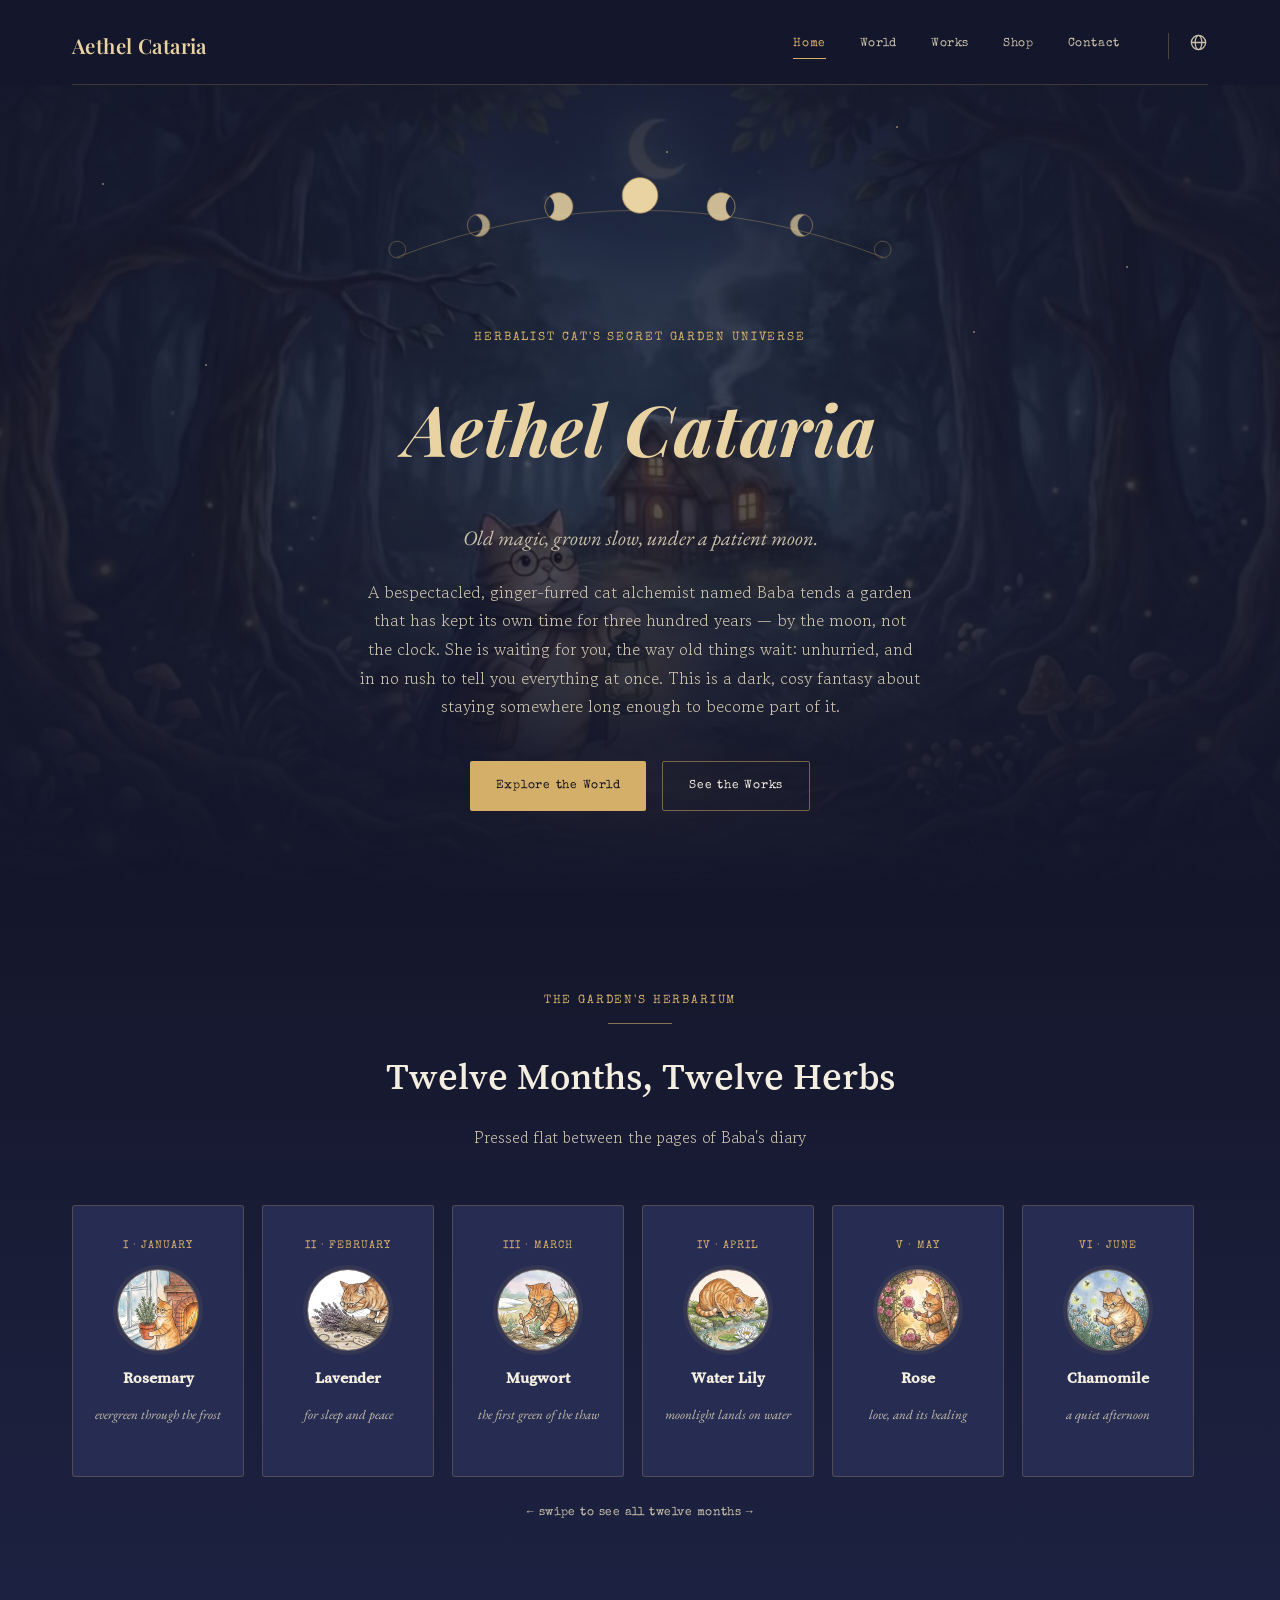
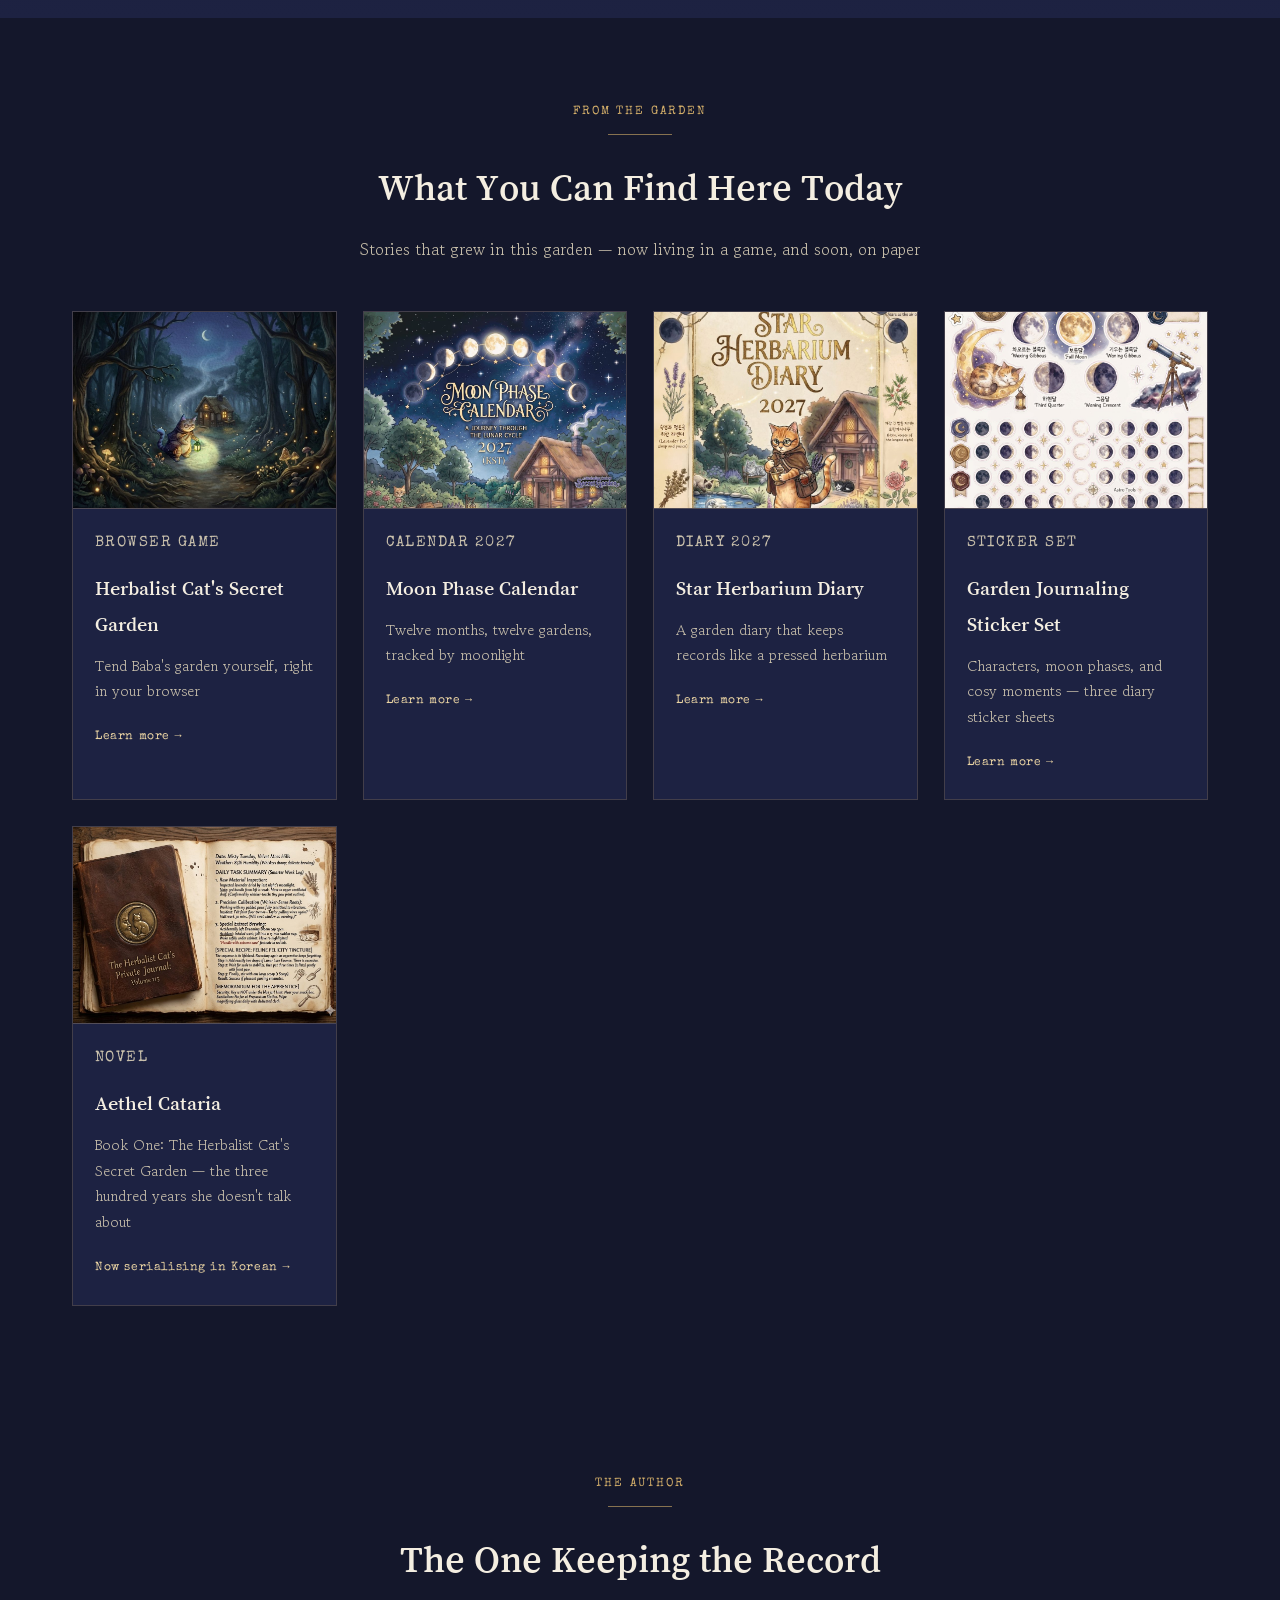
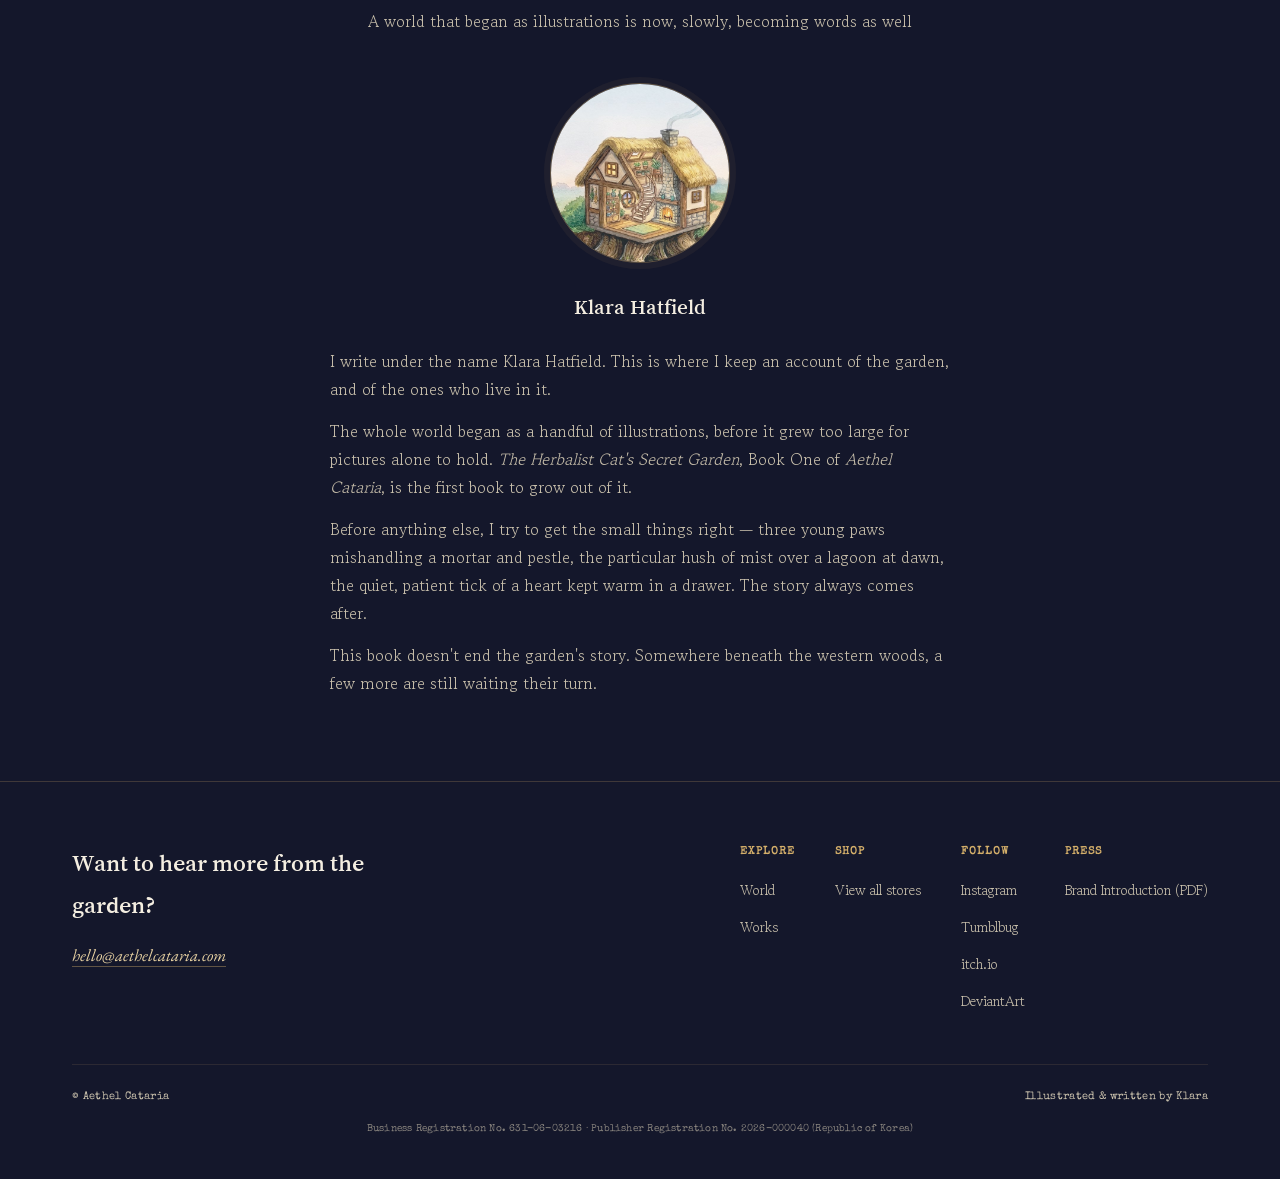
==== en/index.html @ 359cec7d "update" ====
<!doctype html>
<html lang="en">
<head>
<meta charset="UTF-8">
<meta name="viewport" content="width=device-width, initial-scale=1">
<title>Aethel Cataria — A Dark, Cosy Fantasy</title>
<meta name="description" content="Aethel Cataria: a three-hundred-year-old garden, a ginger cat alchemist named Baba, and the debt that finally came looking for her. A dark, cosy fantasy world in games, art, and a novel.">
<link rel="alternate" hreflang="ko" href="https://aethelcataria.com/index.html">
<link rel="alternate" hreflang="en" href="https://aethelcataria.com/en/index.html">
<link rel="alternate" hreflang="ja" href="https://aethelcataria.com/jp/index.html">
<link rel="stylesheet" href="../assets/style.css?v=20261027b">
</head>
<body>

<!-- ============ icon sprite (hidden) ============ -->
<svg width="0" height="0" style="position:absolute" aria-hidden="true">
<defs>

<symbol id="icon-cottage" viewBox="0 0 64 64" fill="none" stroke="currentColor" stroke-width="2" stroke-linejoin="round" stroke-linecap="round">
  <path d="M10 34 L32 13 L54 34"/>
  <rect x="15" y="34" width="34" height="22"/>
  <path d="M27 56 L27 41 Q32 36 37 41 L37 56"/>
</symbol>

<symbol id="icon-moonset" viewBox="0 0 64 64" fill="currentColor" stroke="none">
  <circle cx="20" cy="34" r="10" opacity=".38"/>
  <circle cx="32" cy="27" r="13" opacity=".85"/>
  <circle cx="46" cy="34" r="10" opacity=".38"/>
</symbol>

<symbol id="icon-book" viewBox="0 0 64 64" fill="none" stroke="currentColor" stroke-width="2" stroke-linejoin="round" stroke-linecap="round">
  <path d="M32 18 C24 12 14 14 10 18 L10 46 C14 42 24 40 32 46 C40 40 50 42 54 46 L54 18 C50 14 40 12 32 18 Z"/>
  <line x1="32" y1="18" x2="32" y2="46"/>
</symbol>

<symbol id="icon-quill" viewBox="0 0 64 64" fill="none" stroke="currentColor" stroke-width="2" stroke-linejoin="round" stroke-linecap="round">
  <path d="M46 10 C31 18 20 33 15 52 L22 49 C29 32 39 20 50 14 Z"/>
  <line x1="15" y1="52" x2="9" y2="59"/>
</symbol>

</defs>
</svg>

<header class="site-header">
  <div class="wrap">
    <a href="index.html" class="brand-mark">
      <span class="en">Aethel&nbsp;Cataria</span>
    </a>
    <nav class="site-nav" aria-label="Main menu">
      <a href="index.html" aria-current="page">Home</a>
      <a href="world.html">World</a>
      <a href="works.html">Works</a>
      <a href="shop.html">Shop</a>
      <a href="#contact">Contact</a>
      <details class="lang-switch-wrap">
        <summary aria-label="Language"><svg viewBox="0 0 24 24" fill="none" stroke="currentColor" stroke-width="1.6" stroke-linecap="round" stroke-linejoin="round" aria-hidden="true"><circle cx="12" cy="12" r="9"/><ellipse cx="12" cy="12" rx="4.2" ry="9"/><line x1="3" y1="12" x2="21" y2="12"/></svg></summary>
        <div class="lang-menu">
          <a href="../index.html" lang="ko" hreflang="ko">한국어</a>
          <a href="../jp/index.html" lang="ja" hreflang="ja">日本語</a>
        </div>
      </details>
    </nav>
  </div>
</header>

<main>

  <section class="hero">
    <div class="hero-video" aria-hidden="true" style="position:absolute;inset:0;z-index:0;overflow:hidden;pointer-events:none">
      <video autoplay muted loop playsinline disablepictureinpicture disableremoteplayback preload="metadata" style="width:100%;height:100%;object-fit:cover" poster="../assets/video/hero-forest-poster.jpg">
        <source src="../assets/video/hero-forest-sm.mp4" type="video/mp4" media="(max-width: 700px)">
        <source src="../assets/video/hero-forest-sm.webm" type="video/webm" media="(max-width: 700px)">
        <source src="../assets/video/hero-forest.mp4" type="video/mp4">
        <source src="../assets/video/hero-forest.webm" type="video/webm">
      </video>
    </div>
    <div class="stars" aria-hidden="true">
      <span style="top:12%;left:8%"></span>
      <span style="top:22%;left:88%"></span>
      <span style="top:8%;left:52%"></span>
      <span style="top:34%;left:16%"></span>
      <span style="top:30%;left:76%"></span>
      <span style="top:5%;left:70%"></span>
    </div>

    <svg class="moon-arc" viewBox="0 0 600 130" aria-hidden="true">
      <path d="M40,90 Q300,-10 560,90" fill="none" stroke="#D4AF6A" stroke-width="1" opacity=".35"/>
      <g opacity=".45"><mask id="mm0"><circle cx="40" cy="82" r="9" fill="#fff"/><circle cx="40" cy="82" r="9" fill="#000"/></mask>
        <circle cx="40" cy="82" r="9" fill="#E9D3A3" mask="url(#mm0)"/><circle cx="40" cy="82" r="9" fill="none" stroke="#D4AF6A" stroke-width="1" opacity=".8"/></g>
      <g opacity=".68"><mask id="mm1"><circle cx="127" cy="56" r="12" fill="#fff"/><circle cx="119" cy="56" r="12" fill="#000"/></mask>
        <circle cx="127" cy="56" r="12" fill="#E9D3A3" mask="url(#mm1)"/><circle cx="127" cy="56" r="12" fill="none" stroke="#D4AF6A" stroke-width="1" opacity=".8"/></g>
      <g opacity=".86"><mask id="mm2"><circle cx="213" cy="36" r="15" fill="#fff"/><circle cx="193" cy="36" r="15" fill="#000"/></mask>
        <circle cx="213" cy="36" r="15" fill="#E9D3A3" mask="url(#mm2)"/><circle cx="213" cy="36" r="15" fill="none" stroke="#D4AF6A" stroke-width="1" opacity=".8"/></g>
      <g opacity="1"><mask id="mm3"><circle cx="300" cy="24" r="19" fill="#fff"/><circle cx="262" cy="24" r="19" fill="#000"/></mask>
        <circle cx="300" cy="24" r="19" fill="#E9D3A3" mask="url(#mm3)"/><circle cx="300" cy="24" r="19" fill="none" stroke="#D4AF6A" stroke-width="1" opacity=".8"/></g>
      <g opacity=".86"><mask id="mm4"><circle cx="387" cy="36" r="15" fill="#fff"/><circle cx="407" cy="36" r="15" fill="#000"/></mask>
        <circle cx="387" cy="36" r="15" fill="#E9D3A3" mask="url(#mm4)"/><circle cx="387" cy="36" r="15" fill="none" stroke="#D4AF6A" stroke-width="1" opacity=".8"/></g>
      <g opacity=".68"><mask id="mm5"><circle cx="473" cy="56" r="12" fill="#fff"/><circle cx="481" cy="56" r="12" fill="#000"/></mask>
        <circle cx="473" cy="56" r="12" fill="#E9D3A3" mask="url(#mm5)"/><circle cx="473" cy="56" r="12" fill="none" stroke="#D4AF6A" stroke-width="1" opacity=".8"/></g>
      <g opacity=".45"><mask id="mm6"><circle cx="560" cy="82" r="9" fill="#fff"/><circle cx="560" cy="82" r="9" fill="#000"/></mask>
        <circle cx="560" cy="82" r="9" fill="#E9D3A3" mask="url(#mm6)"/><circle cx="560" cy="82" r="9" fill="none" stroke="#D4AF6A" stroke-width="1" opacity=".8"/></g>
    </svg>

    <p class="hero-eyebrow">Herbalist Cat's Secret Garden Universe</p>
    <h1>Aethel&nbsp;Cataria</h1>
    <p class="tagline">Old magic, grown slow, under a patient moon.</p>
    <p class="lede">A bespectacled, ginger-furred cat alchemist named Baba tends a garden that has kept its own time for three hundred years — by the moon, not the clock. She is waiting for you, the way old things wait: unhurried, and in no rush to tell you everything at once. This is a dark, cosy fantasy about staying somewhere long enough to become part of it.</p>
    <div class="hero-actions">
      <a class="btn btn-gold" href="world.html">Explore the World</a>
      <a class="btn btn-outline" href="works.html">See the Works</a>
    </div>
  </section>

  <section class="section herbarium">
    <div class="section-head">
      <p class="eyebrow">The Garden's Herbarium</p>
      <div class="rule"></div>
      <h2>Twelve Months, Twelve Herbs</h2>
      <p>Pressed flat between the pages of Baba's diary</p>
    </div>

    <div class="rail" role="list" aria-label="Twelve months of herbs">
      <article class="specimen" role="listitem">
        <p class="month">I · JANUARY</p>
        <span class="icon"><img src="../assets/images/herbs/herb-01-rosemary.jpg" alt="Rosemary, with Baba"></span>
        <h3 class="name">Rosemary</h3>
        <p class="caption">evergreen through the frost</p>
      </article>
      <article class="specimen" role="listitem">
        <p class="month">II · FEBRUARY</p>
        <span class="icon"><img src="../assets/images/herbs/herb-02-lavender.jpg" alt="Lavender, with Baba"></span>
        <h3 class="name">Lavender</h3>
        <p class="caption">for sleep and peace</p>
      </article>
      <article class="specimen" role="listitem">
        <p class="month">III · MARCH</p>
        <span class="icon"><img src="../assets/images/herbs/herb-03-mugwort.jpg" alt="Mugwort, with Baba"></span>
        <h3 class="name">Mugwort</h3>
        <p class="caption">the first green of the thaw</p>
      </article>
      <article class="specimen" role="listitem">
        <p class="month">IV · APRIL</p>
        <span class="icon"><img src="../assets/images/herbs/herb-04-waterlily.jpg" alt="Water lily, with Baba"></span>
        <h3 class="name">Water Lily</h3>
        <p class="caption">moonlight lands on water</p>
      </article>
      <article class="specimen" role="listitem">
        <p class="month">V · MAY</p>
        <span class="icon"><img src="../assets/images/herbs/herb-05-rose.jpg" alt="Rose, with Baba"></span>
        <h3 class="name">Rose</h3>
        <p class="caption">love, and its healing</p>
      </article>
      <article class="specimen" role="listitem">
        <p class="month">VI · JUNE</p>
        <span class="icon"><img src="../assets/images/herbs/herb-06-chamomile.jpg" alt="Chamomile, with Baba"></span>
        <h3 class="name">Chamomile</h3>
        <p class="caption">a quiet afternoon</p>
      </article>
      <article class="specimen" role="listitem">
        <p class="month">VII · JULY</p>
        <span class="icon"><img src="../assets/images/herbs/herb-07-thyme.jpg" alt="Thyme, with Baba"></span>
        <h3 class="name">Thyme</h3>
        <p class="caption">courage, close to the ground</p>
      </article>
      <article class="specimen" role="listitem">
        <p class="month">VIII · AUGUST</p>
        <span class="icon"><img src="../assets/images/herbs/herb-08-basil.jpg" alt="Basil, with Baba"></span>
        <h3 class="name">Basil</h3>
        <p class="caption">the height of the garden</p>
      </article>
      <article class="specimen" role="listitem">
        <p class="month">IX · SEPTEMBER</p>
        <span class="icon"><img src="../assets/images/herbs/herb-09-comfrey.jpg" alt="Comfrey, with Baba"></span>
        <h3 class="name">Comfrey</h3>
        <p class="caption">mending, slowly</p>
      </article>
      <article class="specimen" role="listitem">
        <p class="month">X · OCTOBER</p>
        <span class="icon"><img src="../assets/images/herbs/herb-10-lemonbalm.jpg" alt="Lemon balm, with Baba"></span>
        <h3 class="name">Lemon Balm</h3>
        <p class="caption">its scent clears as the air cools</p>
      </article>
      <article class="specimen" role="listitem">
        <p class="month">XI · NOVEMBER</p>
        <span class="icon"><img src="../assets/images/herbs/herb-11-sage.jpg" alt="Sage, with Baba"></span>
        <h3 class="name">Sage</h3>
        <p class="caption">wisdom, and old protection</p>
      </article>
      <article class="specimen" role="listitem">
        <p class="month">XII · DECEMBER</p>
        <span class="icon"><img src="../assets/images/herbs/herb-12-holly.jpg" alt="Holly, with Baba"></span>
        <h3 class="name">Holly</h3>
        <p class="caption">keeper of the longest night</p>
      </article>
    </div>
    <p class="rail-note">← swipe to see all twelve months →</p>
  </section>

  <section class="section" id="works-preview">
    <div class="section-head">
      <p class="eyebrow">From the Garden</p>
      <div class="rule"></div>
      <h2>What You Can Find Here Today</h2>
      <p>Stories that grew in this garden — now living in a game, and soon, on paper</p>
    </div>

    <div class="works-grid">
      <a class="work-card" href="works.html#game">
        <div class="work-frame"><img src="../assets/images/work-game.jpg" alt="Herbalist Cat's Secret Garden game illustration"></div>
        <div class="work-body">
          <p class="work-kicker">Browser Game</p>
          <h3>Herbalist Cat's Secret Garden</h3>
          <p>Tend Baba's garden yourself, right in your browser</p>
          <span class="work-link">Learn more →</span>
        </div>
      </a>
      <a class="work-card" href="works.html#calendar">
        <div class="work-frame"><img src="../assets/images/work-calendar.jpg" alt="Moon Phase Calendar 2027 cover"></div>
        <div class="work-body">
          <p class="work-kicker">Calendar 2027</p>
          <h3>Moon Phase Calendar</h3>
          <p>Twelve months, twelve gardens, tracked by moonlight</p>
          <span class="work-link">Learn more →</span>
        </div>
      </a>
      <a class="work-card" href="works.html#diary">
        <div class="work-frame"><img src="../assets/images/work-diary.jpg" alt="Star Herbarium Diary 2027 cover"></div>
        <div class="work-body">
          <p class="work-kicker">Diary 2027</p>
          <h3>Star Herbarium Diary</h3>
          <p>A garden diary that keeps records like a pressed herbarium</p>
          <span class="work-link">Learn more →</span>
        </div>
      </a>
      <a class="work-card" href="works.html#stickers">
        <div class="work-frame"><img src="../assets/images/work-sticker.jpg" alt="Garden Journaling Sticker Set"></div>
        <div class="work-body">
          <p class="work-kicker">Sticker Set</p>
          <h3>Garden Journaling Sticker Set</h3>
          <p>Characters, moon phases, and cosy moments — three diary sticker sheets</p>
          <span class="work-link">Learn more →</span>
        </div>
      </a>
      <a class="work-card" href="works.html#novella">
        <div class="work-frame"><img src="../assets/images/work-novella.jpg" alt="Illustration for Baba's novel"></div>
        <div class="work-body">
          <p class="work-kicker">Novel</p>
          <h3>Aethel Cataria</h3>
          <p>Book One: The Herbalist Cat's Secret Garden — the three hundred years she doesn't talk about</p>
          <span class="work-link">Now serialising in Korean →</span>
        </div>
      </a>
    </div>
  </section>

  <section class="section" id="author">
    <div class="section-head">
      <p class="eyebrow">The Author</p>
      <div class="rule"></div>
      <h2>The One Keeping the Record</h2>
      <p>A world that began as illustrations is now, slowly, becoming words as well</p>
    </div>

    <div class="author">
      <img class="author-art" width="180" height="180" style="width:180px;height:180px;border-radius:50%;object-fit:cover" src="../assets/images/author-cottage.jpg" alt="The cottage from the cover, painted by the author" loading="lazy">
      <h3>Klara Hatfield</h3>
      <p>I write under the name Klara Hatfield. This is where I keep an account of the garden, and of the ones who live in it.</p>
      <p>The whole world began as a handful of illustrations, before it grew too large for pictures alone to hold. <em>The Herbalist Cat's Secret Garden</em>, Book One of <em>Aethel Cataria</em>, is the first book to grow out of it.</p>
      <p>Before anything else, I try to get the small things right — three young paws mishandling a mortar and pestle, the particular hush of mist over a lagoon at dawn, the quiet, patient tick of a heart kept warm in a drawer. The story always comes after.</p>
      <p>This book doesn't end the garden's story. Somewhere beneath the western woods, a few more are still waiting their turn.</p>
    </div>
  </section>

</main>

<footer class="site-footer" id="contact">
  <div class="footer-inner">
    <div class="footer-cta">
      <h2>Want to hear more from the garden?</h2>
      <a class="mail" href="mailto:hello@aethelcataria.com">hello@aethelcataria.com</a>
    </div>
    <div class="footer-links">
      <div class="footer-col">
        <h5>Explore</h5>
        <ul>
          <li><a href="world.html">World</a></li>
          <li><a href="works.html">Works</a></li>
        </ul>
      </div>
      <div class="footer-col">
        <h5>Shop</h5>
        <ul>
          <li><a href="shop.html">View all stores</a></li>
        </ul>
      </div>
      <div class="footer-col">
        <h5>Follow</h5>
        <ul>
          <li><a href="https://www.instagram.com/aethel.cataria/" target="_blank" rel="noopener">Instagram</a></li>
          <li><a href="https://tumblbug.com/u/herbalist-cat-garden" target="_blank" rel="noopener">Tumblbug</a></li>
          <li><a href="https://klarahatfield.itch.io/" target="_blank" rel="noopener">itch.io</a></li>
          <li><a href="https://www.deviantart.com/klarahatfield/" target="_blank" rel="noopener">DeviantArt</a></li>
        </ul>
      </div>
      <div class="footer-col">
        <h5>Press</h5>
        <ul>
          <li><a href="../assets/docs/aethelcataria-brand-intro.pdf" target="_blank" rel="noopener">Brand Introduction (PDF)</a></li>
        </ul>
      </div>
    </div>
  </div>
  <div class="footer-base">
    <span>© Aethel Cataria</span>
    <span>Illustrated &amp; written by Klara</span>
  </div>
  <div class="footer-legal">Business Registration No. 631-06-03216 · Publisher Registration No. 2026-000040 (Republic of Korea)</div>
</footer>

<script data-goatcounter="https://aethelcataria.goatcounter.com/count"
        async src="//gc.zgo.at/count.js"></script>

</body>
</html>
---- assets/style.css ----
@import url('https://fonts.googleapis.com/css2?family=Playfair+Display:ital,wght@0,500;0,600;0,700;1,500&family=Song+Myung&family=Gowun+Batang:wght@400;700&family=EB+Garamond:ital,wght@0,400;0,500;1,400&family=Special+Elite&family=Shippori+Mincho:wght@400;500;600;700&display=swap');

:root{
  --night: #14172B;
  --night-2: #1D2242;
  --night-3: #262C52;
  --gold: #D4AF6A;
  --gold-soft: #E9D3A3;
  --parchment: #F4EEE1;
  --parchment-dim: #C9C0AC;
  --plum: #6B5B95;
  --plum-deep: #4A3B6B;
  --sage: #8AA07E;
  --ink: #14121C;

  --font-display-en: 'Playfair Display', 'Noto Serif KR', serif;
  --font-display-kr: 'Song Myung', 'Playfair Display', serif;
  --font-body-kr: 'Gowun Batang', 'Noto Serif KR', serif;
  --font-body-en: 'EB Garamond', Georgia, serif;
  --font-mono: 'Special Elite', 'Courier New', monospace;

  /* Japanese pairing — antique mincho serif, matches the herbarium/gothic mood
     of Song Myung + Gowun Batang. Applied automatically on any <html lang="ja">
     page via the override below, so jp/ pages can reuse .kr-title, .name,
     .author h3, etc. as-is without new classes. */
  --font-display-jp: 'Shippori Mincho', 'Song Myung', serif;
  --font-body-jp: 'Shippori Mincho', 'Gowun Batang', serif;

  --max: 1180px;
  --edge: clamp(20px, 6vw, 72px);
}

html[lang="ja"]{
  --font-display-kr: var(--font-display-jp);
  --font-body-kr: var(--font-body-jp);
}

*, *::before, *::after{ box-sizing: border-box; }
html{ scroll-behavior: smooth; }
@media (prefers-reduced-motion: reduce){
  html{ scroll-behavior: auto; }
  *, *::before, *::after{ animation-duration: 0.001ms !important; animation-iteration-count: 1 !important; transition-duration: 0.001ms !important; }
}

body{
  margin: 0;
  background: var(--night);
  color: var(--parchment);
  font-family: var(--font-body-kr);
  line-height: 1.75;
  -webkit-font-smoothing: antialiased;
}

img, svg{ display: block; max-width: 100%; }

a{ color: inherit; }
a:focus-visible, button:focus-visible{
  outline: 2px solid var(--gold);
  outline-offset: 3px;
}

.wrap{
  max-width: var(--max);
  margin: 0 auto;
  padding-left: var(--edge);
  padding-right: var(--edge);
}

/* ---------- starfield backdrop ---------- */
.stars{
  position: absolute;
  inset: 0;
  overflow: hidden;
  pointer-events: none;
}
.stars span{
  position: absolute;
  width: 2px; height: 2px;
  background: var(--gold-soft);
  border-radius: 50%;
  opacity: .55;
}

/* ---------- header / nav ---------- */
.site-header{
  position: relative;
  z-index: 20;
  padding: 28px var(--edge) 0;
}
.site-header .wrap{
  padding-left:0; padding-right:0;
  display: flex;
  align-items: center;
  justify-content: space-between;
  gap: 20px;
  border-bottom: 1px solid rgba(212,175,106,.22);
  padding-bottom: 20px;
}
.brand-mark{
  display: flex;
  align-items: baseline;
  gap: 10px;
  text-decoration: none;
}
.brand-mark .en{
  font-family: var(--font-display-en);
  font-weight: 600;
  font-size: 1.28rem;
  letter-spacing: .02em;
  color: var(--gold-soft);
}
.brand-mark .kr{
  font-family: var(--font-display-kr);
  font-size: .92rem;
  color: var(--parchment-dim);
}
.site-nav{
  display: flex;
  font-family: var(--font-mono);
  font-size: .78rem;
  letter-spacing: .05em;
}
.site-nav a{
  text-decoration: none;
  color: var(--parchment-dim);
  padding-bottom: 3px;
  margin-right: clamp(14px, 3vw, 34px);
  border-bottom: 1px solid transparent;
  transition: color .2s ease, border-color .2s ease;
}
.site-nav a:last-child{ margin-right: 0; }
.site-nav a:hover, .site-nav a[aria-current="page"]{
  color: var(--gold);
  border-color: var(--gold);
}
.site-nav a.lang-switch{
  margin-left: clamp(4px, 1.5vw, 14px);
  padding-left: clamp(14px, 3vw, 20px);
  border-left: 1px solid rgba(212,175,106,.3);
  border-bottom: 1px solid transparent;
  opacity: .8;
}
.site-nav a.lang-switch:hover{ opacity: 1; }
.site-nav a.lang-switch + a.lang-switch{
  border-left: none;
  padding-left: 0;
  margin-left: 10px;
}

/* language dropdown (icon + <details>/<summary>, no JS needed) */
.lang-switch-wrap{
  display: flex;
  align-items: center;
  position: relative;
  margin-left: clamp(4px, 1.5vw, 14px);
  padding-left: clamp(14px, 3vw, 20px);
  border-left: 1px solid rgba(212,175,106,.3);
}
.lang-switch-wrap summary{
  display: flex;
  align-items: center;
  width: 19px;
  height: 19px;
  color: var(--parchment-dim);
  cursor: pointer;
  list-style: none;
  transition: color .2s ease;
}
.lang-switch-wrap summary::-webkit-details-marker{ display: none; }
.lang-switch-wrap summary svg{ width: 100%; height: 100%; display: block; }
.lang-switch-wrap:hover summary,
.lang-switch-wrap[open] summary{ color: var(--gold); }
.lang-menu{
  position: absolute;
  top: calc(100% + 12px);
  right: 0;
  display: flex;
  flex-direction: column;
  min-width: 108px;
  padding: 6px;
  background: var(--night-2);
  border: 1px solid rgba(212,175,106,.28);
  border-radius: 8px;
  box-shadow: 0 14px 30px rgba(0,0,0,.4);
  z-index: 30;
}
.lang-menu a{
  padding: 8px 10px;
  border-radius: 5px;
  font-family: var(--font-mono);
  font-size: .76rem;
  letter-spacing: .05em;
  color: var(--parchment-dim);
  text-decoration: none;
  white-space: nowrap;
  border: none;
  margin: 0;
}
.lang-menu a:hover{
  color: var(--gold);
  background: rgba(212,175,106,.12);
  border: none;
}

/* ---------- hero ---------- */
.hero{
  position: relative;
  padding: 88px var(--edge) 96px;
  text-align: center;
  overflow: hidden;
}
/* hero background video (prologue forest) */
.hero-video{
  position: absolute;
  inset: 0;
  z-index: 0;
  overflow: hidden;
  pointer-events: none;
}
.hero-video video{
  width: 100%;
  height: 100%;
  object-fit: cover;
  opacity: .5;
}
.hero-video::after{
  content: "";
  position: absolute;
  inset: 0;
  background:
    radial-gradient(ellipse at 50% 45%, rgba(20,23,43,.25) 0%, rgba(20,23,43,.7) 75%),
    linear-gradient(180deg, rgba(20,23,43,.35) 0%, rgba(20,23,43,.15) 50%, var(--night) 100%);
}
.hero .stars{ z-index: 1; }
.hero > :not(.hero-video):not(.stars){ position: relative; z-index: 2; }
@media (prefers-reduced-motion: reduce){
  .hero-video video{ display: none; }
  .hero-video{ background: url("video/hero-forest-poster.jpg") center / cover no-repeat; opacity: .5; }
}
.moon-arc{
  width: min(560px, 84vw);
  margin: 0 auto 34px;
}
.hero-eyebrow{
  font-family: var(--font-mono);
  font-size: .74rem;
  letter-spacing: .16em;
  color: var(--gold);
  text-transform: uppercase;
  margin: 0 0 18px;
}
.hero h1{
  margin: 0;
  font-family: var(--font-display-en);
  font-weight: 700;
  font-style: italic;
  color: var(--gold-soft);
  font-size: clamp(2.6rem, 6vw, 4.4rem);
  letter-spacing: .01em;
}
.hero .kr-title{
  margin: 10px 0 0;
  font-family: var(--font-display-kr);
  font-size: clamp(1.2rem, 2.6vw, 1.7rem);
  color: var(--parchment);
}
.hero .tagline{
  max-width: 620px;
  margin: 30px auto 0;
  font-family: var(--font-body-en);
  font-style: italic;
  font-size: clamp(1.05rem, 1.6vw, 1.28rem);
  color: var(--parchment-dim);
}
.hero .lede{
  max-width: 560px;
  margin: 22px auto 0;
  font-size: 1.02rem;
  color: var(--parchment-dim);
}
.hero-actions{
  margin-top: 40px;
  display: flex;
  gap: 16px;
  justify-content: center;
  flex-wrap: wrap;
}

/* ---------- buttons ---------- */
.btn{
  display: inline-flex;
  align-items: center;
  gap: 8px;
  padding: 13px 26px;
  font-family: var(--font-mono);
  font-size: .78rem;
  letter-spacing: .06em;
  text-decoration: none;
  border-radius: 2px;
  transition: transform .18s ease, background .2s ease, color .2s ease, border-color .2s ease;
}
.btn-gold{
  background: var(--gold);
  color: var(--ink);
}
.btn-gold:hover{ background: var(--gold-soft); transform: translateY(-1px); }
.btn-outline{
  border: 1px solid rgba(212,175,106,.5);
  color: var(--parchment);
}
.btn-outline:hover{ border-color: var(--gold); color: var(--gold); transform: translateY(-1px); }

/* ---------- section scaffolding ---------- */
.section{
  position: relative;
  padding: 84px var(--edge);
}
.section-head{
  max-width: 640px;
  margin: 0 auto 48px;
  text-align: center;
}
.section-head .eyebrow{
  font-family: var(--font-mono);
  font-size: .72rem;
  letter-spacing: .16em;
  text-transform: uppercase;
  color: var(--gold);
  margin: 0 0 12px;
}
.section-head h2{
  font-family: var(--font-display-kr);
  font-weight: 400;
  font-size: clamp(1.7rem, 3.4vw, 2.35rem);
  color: var(--parchment);
  margin: 0 0 14px;
}
.section-head p{
  color: var(--parchment-dim);
  margin: 0;
}
.rule{
  width: 64px;
  height: 1px;
  background: var(--gold);
  margin: 0 auto 20px;
  opacity: .6;
}

/* ---------- herbarium rail (signature element) ---------- */
.herbarium{
  background: linear-gradient(180deg, var(--night) 0%, var(--night-2) 100%);
}
.rail{
  display: flex;
  gap: 18px;
  overflow-x: auto;
  padding: 6px 4px 22px;
  scroll-snap-type: x proximity;
  scrollbar-width: thin;
  scrollbar-color: var(--gold) transparent;
}
.rail::-webkit-scrollbar{ height: 6px; }
.rail::-webkit-scrollbar-thumb{ background: rgba(212,175,106,.4); border-radius: 3px; }

.specimen{
  scroll-snap-align: start;
  flex: 0 0 172px;
  background: var(--night-3);
  border: 1px solid rgba(212,175,106,.24);
  border-radius: 3px;
  padding: 20px 16px 18px;
  text-align: center;
  transition: border-color .2s ease, transform .2s ease;
}
.specimen:hover{ border-color: var(--gold); transform: translateY(-3px); }
.specimen .month{
  font-family: var(--font-mono);
  font-size: .66rem;
  letter-spacing: .1em;
  color: var(--gold);
}
.specimen .icon{
  display: flex;
  align-items: center;
  justify-content: center;
  width: 82px; height: 82px;
  margin: 14px auto 12px;
  color: var(--gold-soft);
  border-radius: 50%;
  overflow: hidden;
  border: 1px solid rgba(212,175,106,.45);
  box-shadow: 0 0 0 4px rgba(212,175,106,.08);
}
.specimen .icon svg{ width: 100%; height: 100%; }
.specimen .icon img{
  width: 100%; height: 100%;
  object-fit: cover;
  display: block;
}
.specimen .name{
  font-family: var(--font-display-kr);
  font-size: 1.02rem;
  color: var(--parchment);
  margin: 0 0 6px;
}
.specimen .caption{
  font-family: var(--font-body-en);
  font-style: italic;
  font-size: .82rem;
  color: var(--parchment-dim);
  line-height: 1.5;
}
.rail-note{
  text-align: center;
  font-family: var(--font-mono);
  font-size: .72rem;
  color: var(--parchment-dim);
  letter-spacing: .04em;
  margin-top: 4px;
}

/* ---------- works grid ---------- */
.works-grid{
  display: grid;
  grid-template-columns: repeat(auto-fit, minmax(250px, 1fr));
  gap: 26px;
}
.work-card{
  background: var(--night-2);
  border: 1px solid rgba(212,175,106,.2);
  display: flex;
  flex-direction: column;
  text-decoration: none;
  color: inherit;
  transition: border-color .2s ease, transform .2s ease;
}
.work-card:hover{ border-color: var(--gold); transform: translateY(-4px); }
.work-frame{
  aspect-ratio: 4/3;
  position: relative;
  display: flex;
  align-items: center;
  justify-content: center;
  overflow: hidden;
  background:
    radial-gradient(circle at 30% 20%, rgba(212,175,106,.14), transparent 55%),
    var(--night-3);
  border-bottom: 1px solid rgba(212,175,106,.2);
}
.work-frame svg{ width: 46%; opacity: .85; }
.work-frame img{
  width: 100%;
  height: 100%;
  object-fit: cover;
  transition: transform .3s ease;
}
.work-card:hover .work-frame img{ transform: scale(1.04); }
.work-badge{
  position: absolute;
  top: 12px; right: 12px;
  font-family: var(--font-mono);
  font-size: .64rem;
  letter-spacing: .08em;
  color: var(--gold);
  border: 1px solid rgba(212,175,106,.5);
  padding: 3px 8px;
  border-radius: 2px;
  text-transform: uppercase;
}
.work-body{ padding: 22px 22px 26px; }
.work-kicker{
  font-family: var(--font-mono);
  font-size: .68rem;
  letter-spacing: .1em;
  color: var(--gold);
  text-transform: uppercase;
  margin: 0 0 8px;
}
.work-body h3{
  font-family: var(--font-display-kr);
  font-weight: 400;
  font-size: 1.28rem;
  margin: 0 0 10px;
  color: var(--parchment);
}
.work-body p{
  font-size: .92rem;
  color: var(--parchment-dim);
  margin: 0 0 14px;
}
.work-link{
  font-family: var(--font-mono);
  font-size: .74rem;
  letter-spacing: .05em;
  color: var(--gold-soft);
}

/* ---------- prose sections (world page) ---------- */
.lore{
  display: grid;
  grid-template-columns: 1fr;
  gap: 60px;
  max-width: 760px;
  margin: 0 auto;
}
.lore-entry{
  display: grid;
  grid-template-columns: 96px 1fr;
  gap: 26px;
}
.lore-num{
  font-family: var(--font-mono);
  font-size: .72rem;
  color: var(--gold);
  letter-spacing: .1em;
  padding-top: 6px;
}
.lore-entry h3{
  font-family: var(--font-display-kr);
  font-weight: 400;
  font-size: 1.5rem;
  color: var(--parchment);
  margin: 0 0 12px;
}
.lore-entry p{
  color: var(--parchment-dim);
  margin: 0 0 14px;
}
.lore-entry p:last-child{ margin-bottom: 0; }
.lore-entry .lore-en{
  font-family: var(--font-body-en);
  font-style: italic;
  color: var(--parchment-dim);
  opacity: .8;
  font-size: .92rem;
}
.lore-entry > div{ min-width: 0; }
@media (max-width: 560px){
  .lore-entry{ grid-template-columns: 1fr; gap: 8px; }
}

/* ---------- author bio (home page) ---------- */
.author{
  max-width: 620px;
  margin: 0 auto;
  text-align: center;
}
.author-icon{
  display: block;
  width: 44px; height: 44px;
  margin: 0 auto 20px;
  color: var(--sage);
}
.author-art{
  display: block;
  width: 180px; height: 180px;
  margin: 0 auto 26px;
  border-radius: 50%;
  object-fit: cover;
  border: 1px solid rgba(212,175,106,.4);
  box-shadow: 0 0 0 6px rgba(212,175,106,.06);
}
.author-icon svg,
.apprentice .glyph svg{ display: block; width: 100%; height: 100%; }
.author h3{
  font-family: var(--font-display-kr);
  font-weight: 400;
  font-size: 1.3rem;
  color: var(--parchment);
  margin: 0 0 22px;
}
.author p{
  color: var(--parchment-dim);
  text-align: left;
  margin: 0 0 14px;
}
.author p:last-of-type{ margin-bottom: 0; }
.author .author-en{
  display: block;
  margin-top: 22px;
  font-family: var(--font-body-en);
  font-style: italic;
  color: var(--parchment-dim);
  opacity: .8;
  font-size: .92rem;
  text-align: center;
}

.apprentices{
  display: grid;
  grid-template-columns: repeat(auto-fit, minmax(150px, 1fr));
  gap: 20px;
  max-width: 760px;
  margin: 0 auto;
}
.apprentice{
  text-align: center;
  padding: 22px 14px;
  border: 1px solid rgba(212,175,106,.18);
}
.apprentice .portrait{
  display: block;
  width: 120px; height: 120px;
  margin: 0 auto 14px;
  border-radius: 50%;
  object-fit: cover;
  border: 1px solid rgba(212,175,106,.35);
}
.lore-portrait{
  display: block;
  width: 150px; height: 150px;
  margin: 0 0 18px;
  border-radius: 50%;
  object-fit: cover;
  border: 1px solid rgba(212,175,106,.35);
}
.apprentice .glyph{
  width: 34px; height: 34px;
  margin: 0 auto 12px;
  color: var(--sage);
}
.apprentice h4{
  font-family: var(--font-display-kr);
  font-weight: 400;
  font-size: 1.05rem;
  margin: 0 0 6px;
  color: var(--parchment);
}
.apprentice p{
  font-size: .82rem;
  color: var(--parchment-dim);
  margin: 0;
}

.teaser-banner{
  max-width: 760px;
  margin: 70px auto 0;
  padding: 34px;
  border: 1px solid rgba(212,175,106,.3);
  text-align: center;
  background: var(--night-2);
}
.teaser-banner p.eyebrow{
  font-family: var(--font-mono);
  font-size: .7rem;
  letter-spacing: .12em;
  color: var(--gold);
  text-transform: uppercase;
  margin: 0 0 10px;
}
.teaser-banner h3{
  font-family: var(--font-display-kr);
  font-weight: 400;
  font-size: 1.4rem;
  margin: 0 0 12px;
  color: var(--parchment);
}
.teaser-banner p{
  color: var(--parchment-dim);
  font-size: .92rem;
  margin: 0;
}

/* ---------- contact / footer ---------- */
.site-footer{
  border-top: 1px solid rgba(212,175,106,.22);
  padding: 60px var(--edge) 40px;
}
.footer-inner{
  max-width: var(--max);
  margin: 0 auto;
  display: flex;
  flex-wrap: wrap;
  gap: 40px;
  justify-content: space-between;
}
.footer-cta h2{
  font-family: var(--font-display-kr);
  font-weight: 400;
  font-size: 1.5rem;
  margin: 0 0 14px;
  color: var(--parchment);
  max-width: 360px;
}
.footer-cta a.mail{
  font-family: var(--font-body-en);
  font-style: italic;
  color: var(--gold-soft);
  text-decoration: none;
  font-size: 1.05rem;
  border-bottom: 1px solid rgba(212,175,106,.4);
}
.footer-links{
  display: flex;
  gap: 40px;
  flex-wrap: wrap;
}
.footer-col h5{
  font-family: var(--font-mono);
  font-size: .68rem;
  letter-spacing: .1em;
  text-transform: uppercase;
  color: var(--gold);
  margin: 0 0 14px;
}
.footer-col ul{
  list-style: none;
  padding: 0; margin: 0;
  display: flex;
  flex-direction: column;
  gap: 9px;
}
.footer-col a{
  text-decoration: none;
  color: var(--parchment-dim);
  font-size: .88rem;
  transition: color .2s ease;
}
.footer-col a:hover{ color: var(--gold); }
.footer-base{
  max-width: var(--max);
  margin: 50px auto 0;
  padding-top: 22px;
  border-top: 1px solid rgba(212,175,106,.12);
  font-family: var(--font-mono);
  font-size: .7rem;
  color: var(--parchment-dim);
  letter-spacing: .03em;
  display: flex;
  justify-content: space-between;
  flex-wrap: wrap;
  gap: 10px;
}
.footer-legal{
  max-width: var(--max);
  margin: 14px auto 0;
  font-family: var(--font-mono);
  font-size: .64rem;
  color: var(--parchment-dim);
  opacity: .65;
  letter-spacing: .02em;
  text-align: center;
}

/* ---------- page intro (world / works headers) ---------- */
.page-hero{
  padding: 70px var(--edge) 10px;
  text-align: center;
}
.page-hero .eyebrow{
  font-family: var(--font-mono);
  font-size: .74rem;
  letter-spacing: .16em;
  color: var(--gold);
  text-transform: uppercase;
  margin: 0 0 16px;
}
.page-hero h1{
  font-family: var(--font-display-kr);
  font-weight: 400;
  font-size: clamp(2rem, 4.2vw, 2.9rem);
  margin: 0 0 14px;
  color: var(--parchment);
}
.page-hero .en{
  font-family: var(--font-display-en);
  font-style: italic;
  color: var(--gold-soft);
  font-size: 1.1rem;
}
.page-hero p.desc{
  max-width: 560px;
  margin: 24px auto 0;
  color: var(--parchment-dim);
}

/* ---------- responsive ---------- */
@media (max-width: 640px){
  .site-header .wrap{ flex-wrap: wrap; row-gap: 14px; }
  .site-nav{ gap: 16px; width: 100%; justify-content: flex-start; }
  .hero{ padding-top: 56px; padding-bottom: 64px; }
  .section{ padding-top: 60px; padding-bottom: 60px; }
  .specimen{ flex-basis: 148px; }
  .footer-inner{ flex-direction: column; }
}
@media (max-width: 460px){
  .work-detail-head{ flex-direction: column; }
}

/* ---------- Tumblbug 알림 팝업 ---------- */
.tb-popup-overlay{
  position: fixed;
  inset: 0;
  z-index: 999;
  display: flex;
  align-items: center;
  justify-content: center;
  padding: 20px;
  background: rgba(20,23,43,.72);
  backdrop-filter: blur(3px);
  opacity: 0;
  pointer-events: none;
  transition: opacity .45s ease;
}
.tb-popup-overlay.is-visible{
  opacity: 1;
  pointer-events: auto;
}
.tb-popup-card{
  position: relative;
  width: 100%;
  max-width: 360px;
  background: linear-gradient(180deg, var(--night-2), var(--night-3));
  border: 1px solid rgba(212,175,106,.35);
  border-radius: 3px;
  padding: 30px 26px 26px;
  text-align: center;
  box-shadow: 0 30px 70px rgba(0,0,0,.5);
  transform: translateY(16px) scale(.97);
  transition: transform .45s cubic-bezier(.2,.8,.2,1);
}
.tb-popup-overlay.is-visible .tb-popup-card{
  transform: translateY(0) scale(1);
}
.tb-popup-close{
  position: absolute;
  top: 10px;
  right: 12px;
  width: 30px;
  height: 30px;
  border-radius: 50%;
  border: none;
  background: transparent;
  color: var(--parchment-dim);
  font-size: 20px;
  line-height: 1;
  cursor: pointer;
}
.tb-popup-close:hover{ color: var(--gold); }
.tb-popup-photo{
  width: 112px;
  height: 112px;
  border-radius: 50%;
  overflow: hidden;
  margin: 0 auto 16px;
  border: 1px solid rgba(212,175,106,.45);
  box-shadow: 0 0 0 4px rgba(212,175,106,.1);
}
.tb-popup-photo img{
  width: 100%;
  height: 100%;
  object-fit: cover;
}
.tb-popup-eyebrow{
  font-family: var(--font-mono);
  font-size: .7rem;
  letter-spacing: .14em;
  text-transform: uppercase;
  color: var(--gold);
  margin: 0 0 10px;
}
.tb-popup-title{
  font-family: var(--font-display-kr);
  font-weight: 400;
  font-size: 1.28rem;
  line-height: 1.5;
  color: var(--parchment);
  margin: 0 0 10px;
}
.tb-popup-desc{
  font-family: var(--font-body-kr);
  font-size: .85rem;
  line-height: 1.7;
  color: var(--parchment-dim);
  margin: 0 0 14px;
}
.tb-popup-meta{
  font-family: var(--font-mono);
  font-size: .66rem;
  letter-spacing: .04em;
  color: var(--parchment-dim);
  border: 1px solid rgba(212,175,106,.25);
  border-radius: 2px;
  padding: 6px 12px;
  display: inline-block;
  margin: 0 0 20px;
}
.tb-popup-cta{
  display: block;
  width: 100%;
  padding: 13px 0;
  font-family: var(--font-mono);
  font-size: .78rem;
  letter-spacing: .06em;
  text-decoration: none;
  border-radius: 2px;
  background: var(--gold);
  color: var(--ink);
  font-weight: 500;
  transition: background .2s ease, transform .18s ease;
}
.tb-popup-cta:hover{ background: var(--gold-soft); transform: translateY(-1px); }
.tb-popup-dismiss{
  display: block;
  margin: 12px auto 0;
  font-family: var(--font-mono);
  font-size: .68rem;
  letter-spacing: .03em;
  color: var(--parchment-dim);
  background: none;
  border: none;
  text-decoration: underline;
  text-underline-offset: 3px;
  cursor: pointer;
}
.tb-popup-dismiss:hover{ color: var(--gold); }

/* character portraits — mobile (2026-10-27) */
@media (max-width: 560px){
  .apprentices{ grid-template-columns: 1fr; gap: 14px; }
  .apprentice{ display: grid; grid-template-columns: 88px 1fr; align-items: center; gap: 0 16px; text-align: left; padding: 16px; }
  .apprentice .portrait{ width: 88px; height: 88px; margin: 0; grid-row: span 2; }
  .apprentice h4{ align-self: end; }
  .apprentice p{ align-self: start; }
  .lore-portrait{ width: 120px; height: 120px; }
}
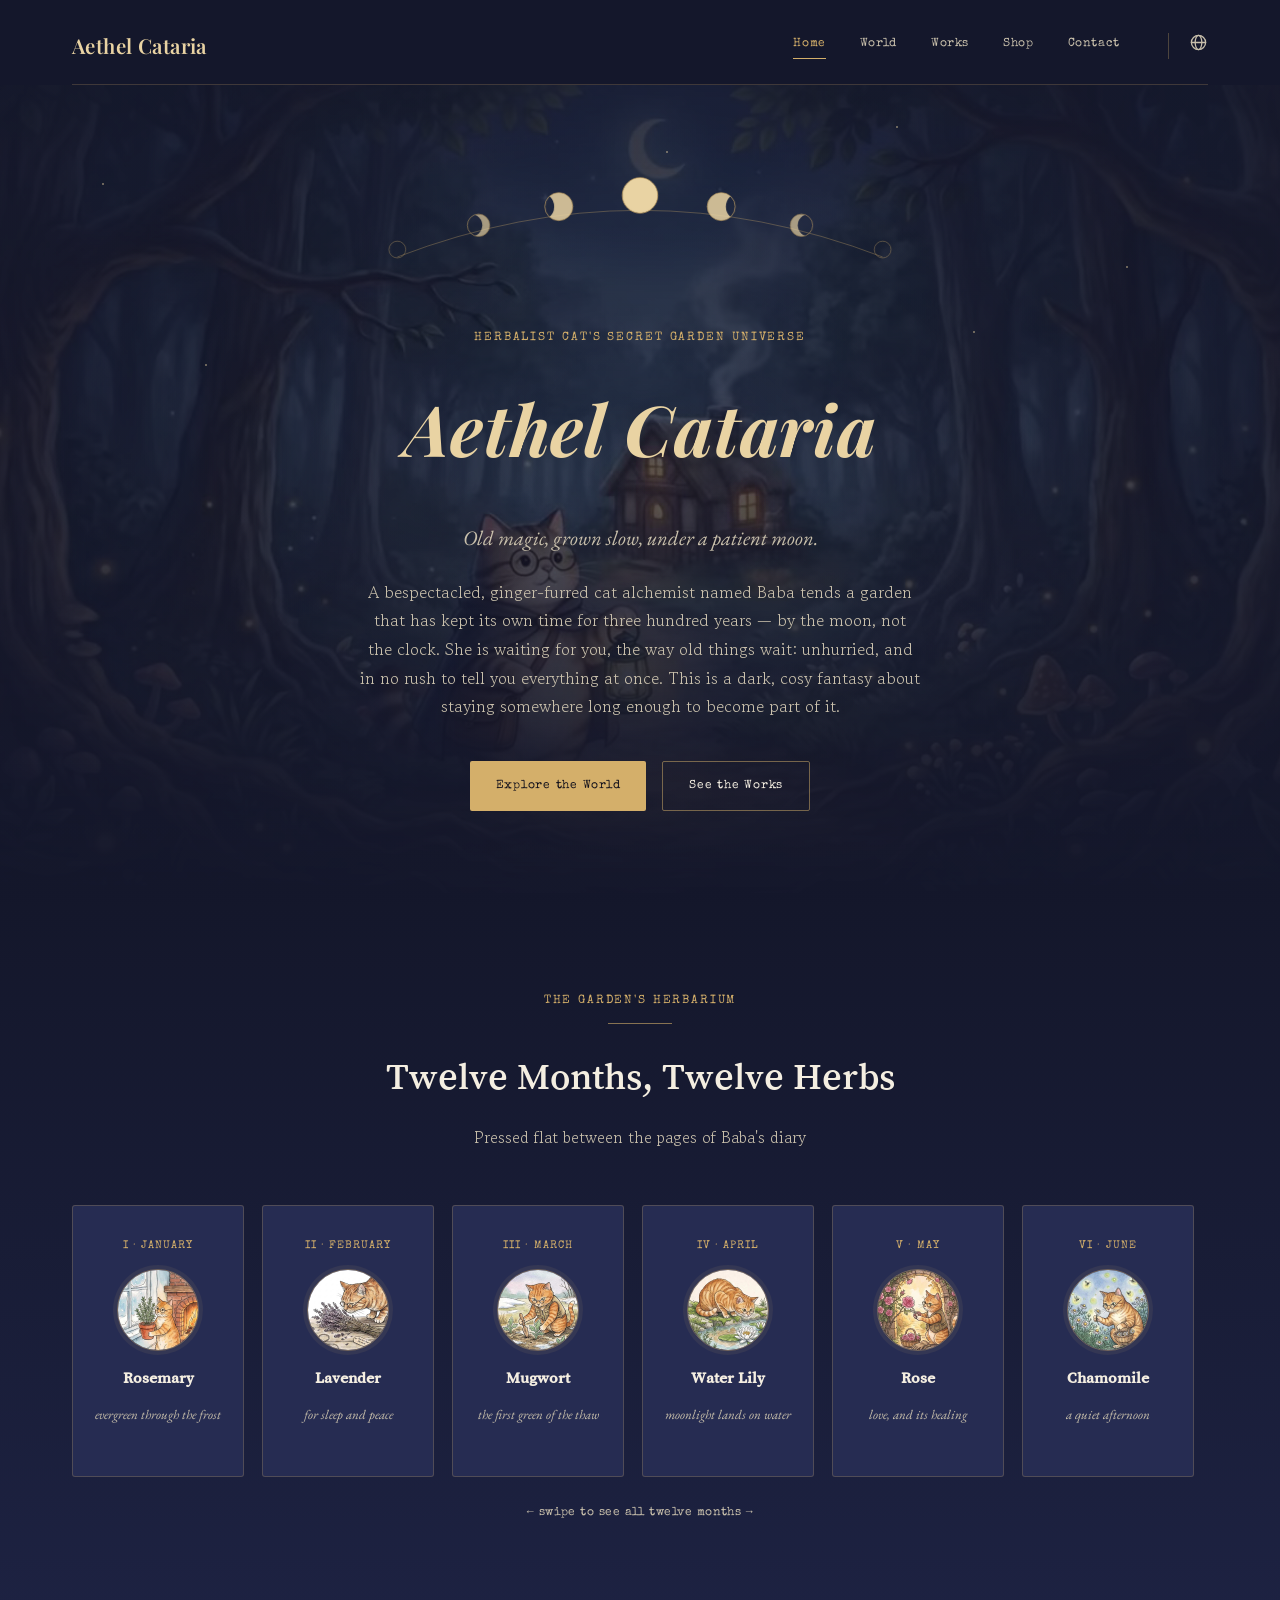
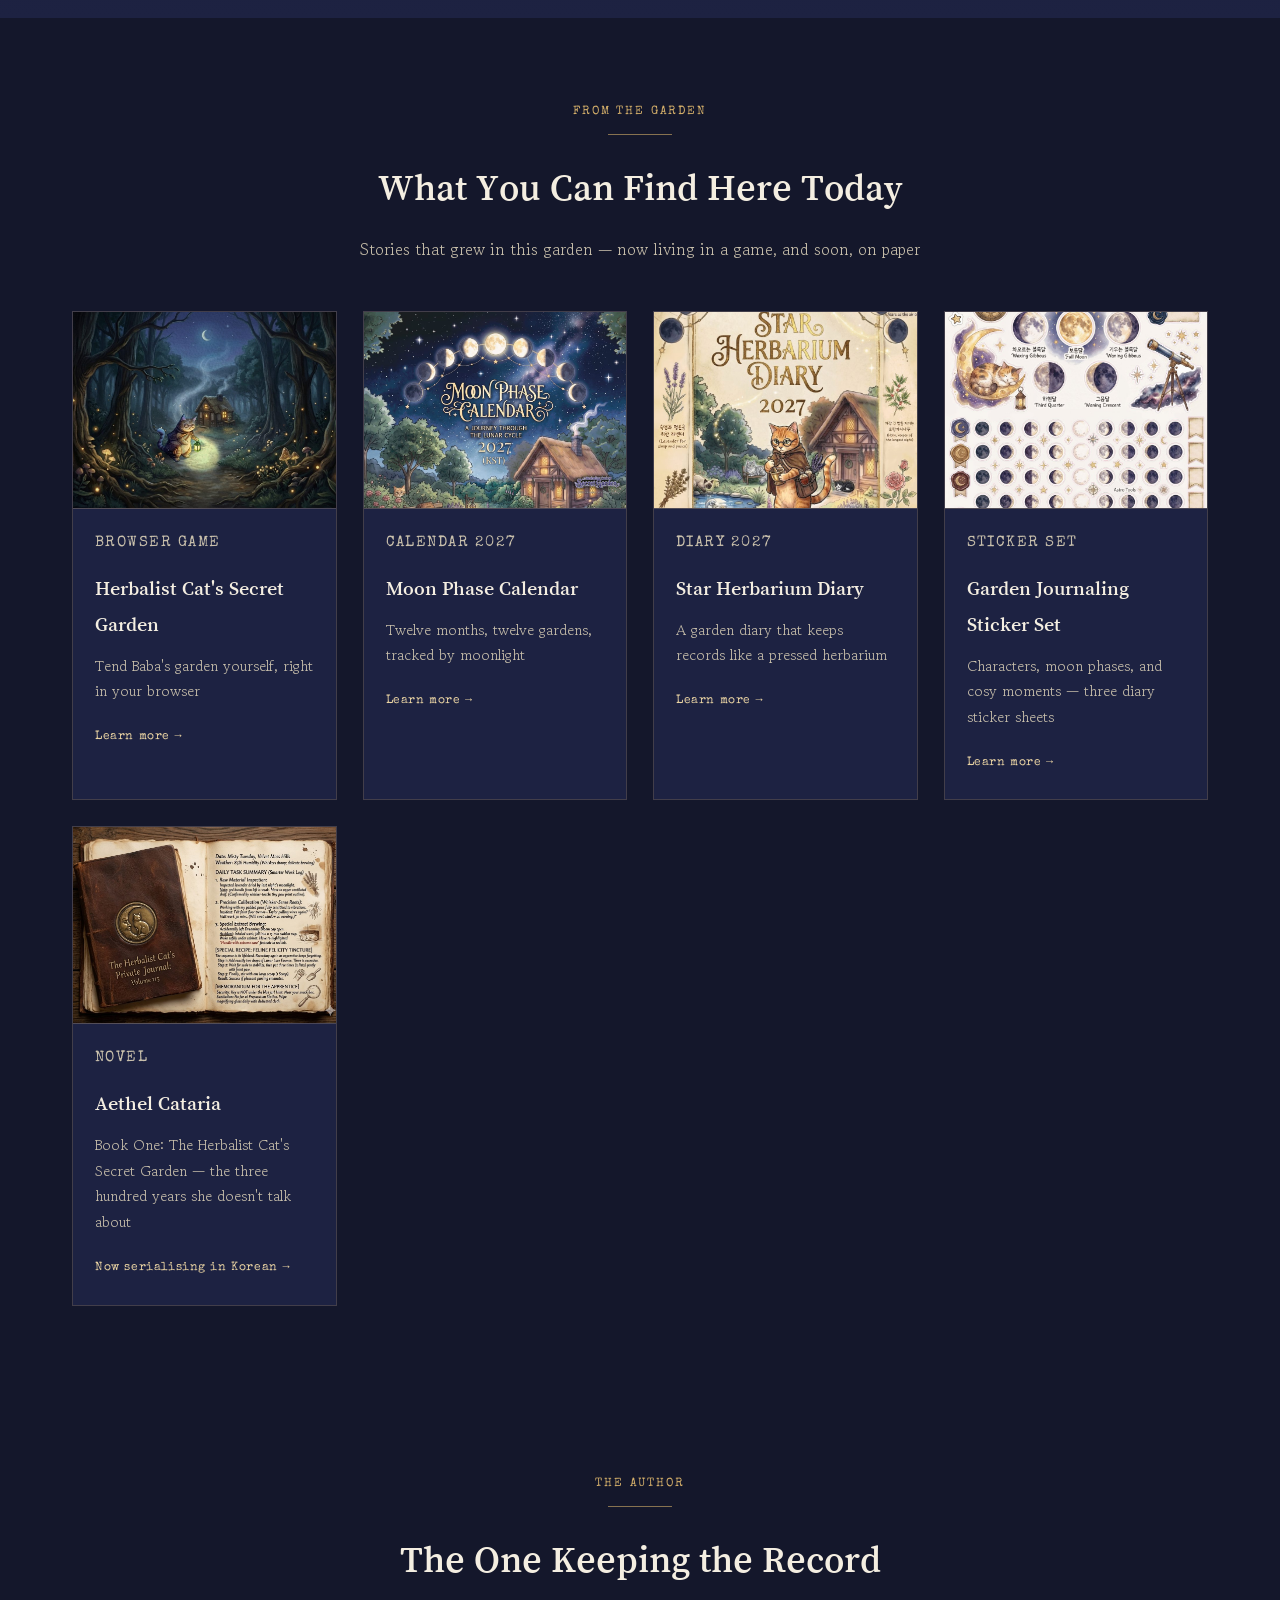
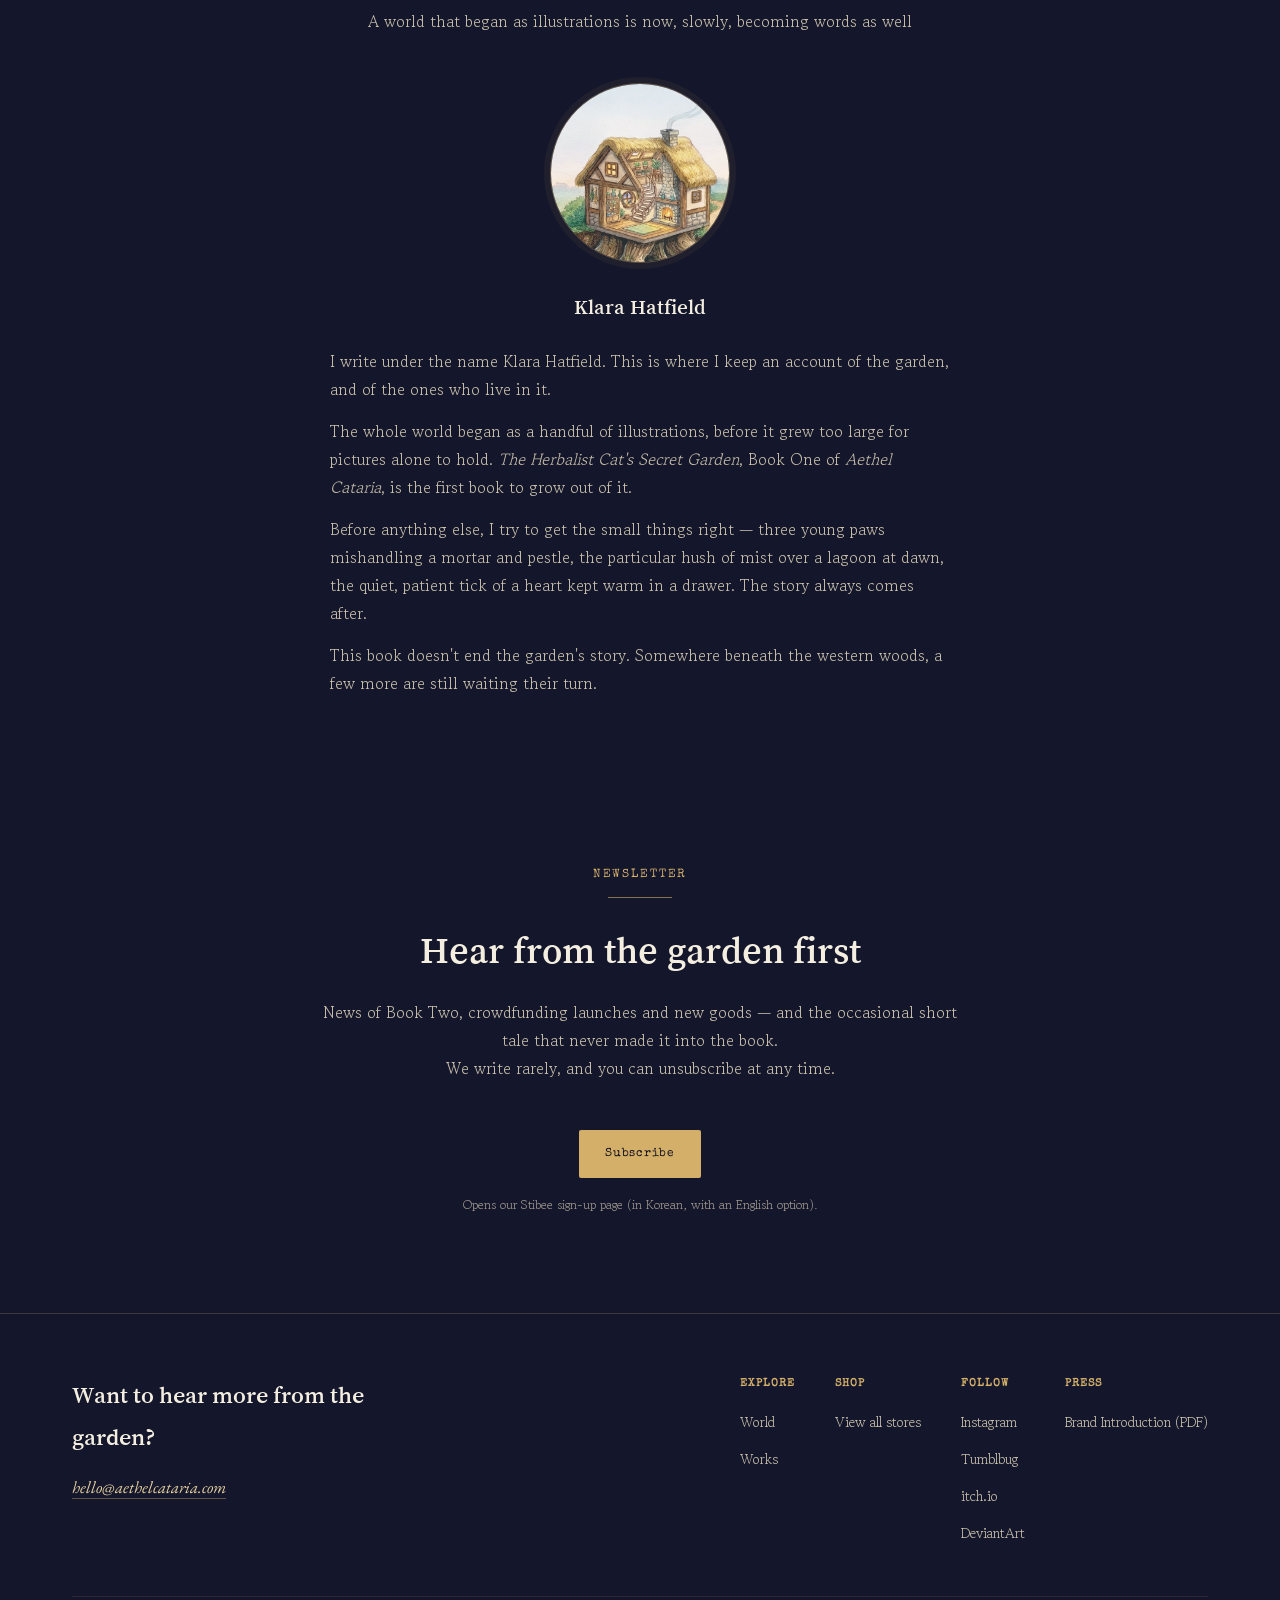
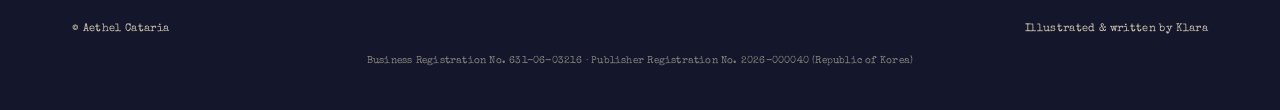
==== commit 5168434d: "update" ====
--- a/en/index.html
+++ b/en/index.html
@@ -8,7 +8,7 @@
 <link rel="alternate" hreflang="ko" href="https://aethelcataria.com/index.html">
 <link rel="alternate" hreflang="en" href="https://aethelcataria.com/en/index.html">
 <link rel="alternate" hreflang="ja" href="https://aethelcataria.com/jp/index.html">
-<link rel="stylesheet" href="../assets/style.css?v=20261027b">
+<link rel="stylesheet" href="../assets/style.css?v=20261028">
 </head>
 <body>
 
@@ -270,6 +270,20 @@
       <p>This book doesn't end the garden's story. Somewhere beneath the western woods, a few more are still waiting their turn.</p>
     </div>
   </section>
+
+  <section class="section" id="newsletter">
+    <div class="section-head">
+      <p class="eyebrow">Newsletter</p>
+      <div class="rule"></div>
+      <h2>Hear from the garden first</h2>
+      <p>News of Book Two, crowdfunding launches and new goods — and the occasional short tale that never made it into the book.<br>We write rarely, and you can unsubscribe at any time.</p>
+    </div>
+    <div class="newsletter-cta">
+      <a class="btn btn-gold" href="https://page.stibee.com/subscriptions/526377" target="_blank" rel="noopener">Subscribe</a>
+      <p class="newsletter-note">Opens our Stibee sign-up page (in Korean, with an English option).</p>
+    </div>
+  </section>
+
 
 </main>
 
--- a/assets/style.css
+++ b/assets/style.css
@@ -925,3 +925,7 @@
   .apprentice p{ align-self: start; }
   .lore-portrait{ width: 120px; height: 120px; }
 }
+
+/* newsletter (2026-10-28) */
+.newsletter-cta{ text-align: center; margin-top: 8px; }
+.newsletter-note{ margin-top: 16px; font-size: .8rem; color: var(--parchment-dim); opacity: .75; }
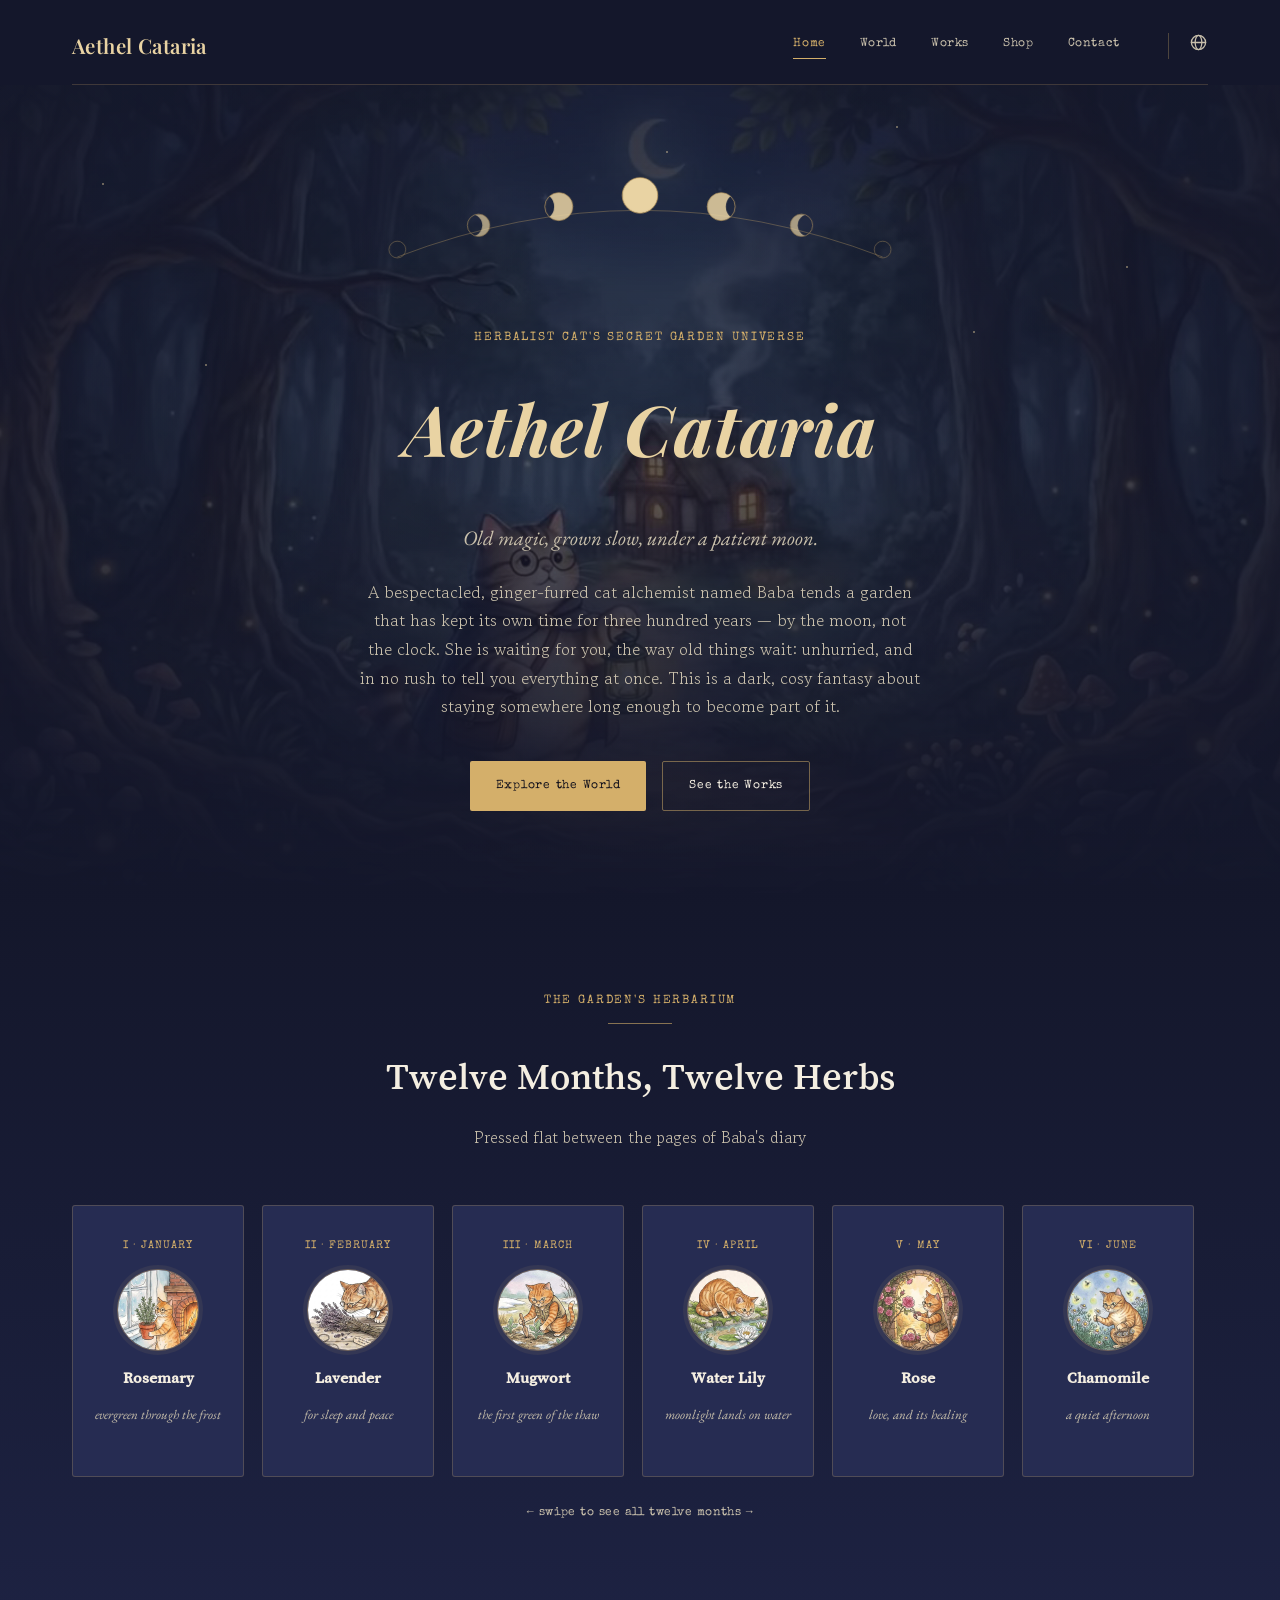
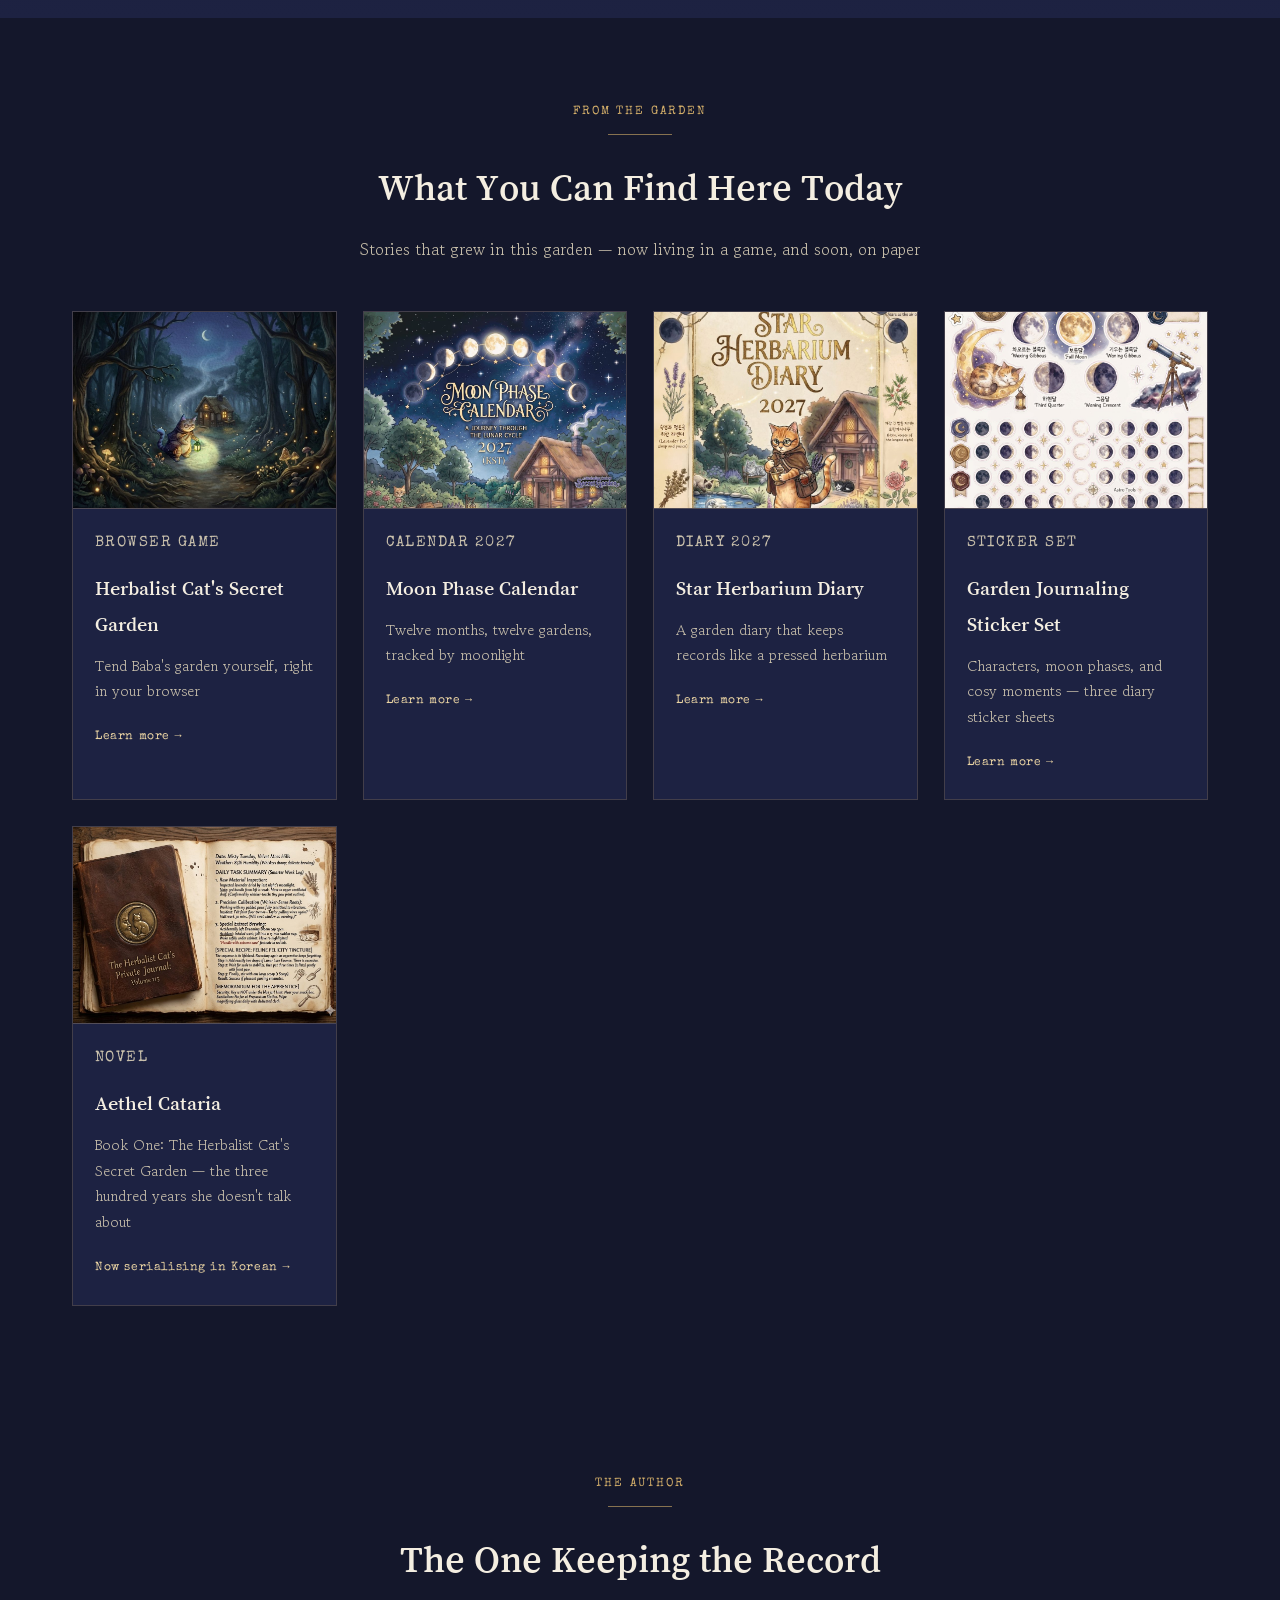
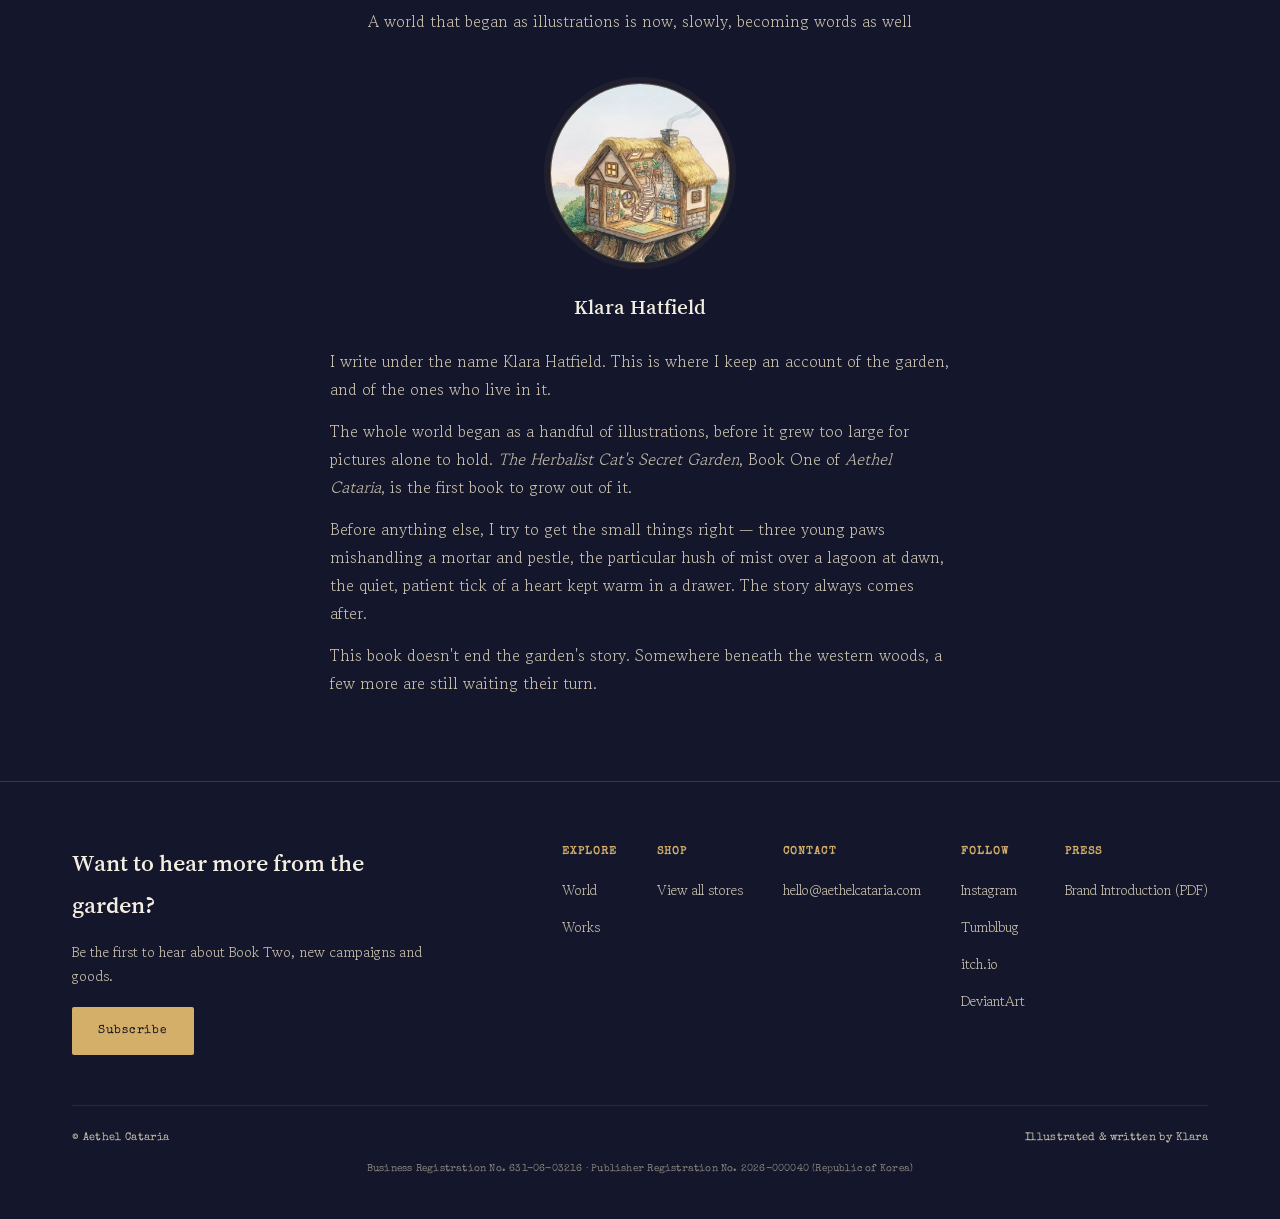
==== commit ed6b8c60: "update" ====
--- a/en/index.html
+++ b/en/index.html
@@ -8,7 +8,7 @@
 <link rel="alternate" hreflang="ko" href="https://aethelcataria.com/index.html">
 <link rel="alternate" hreflang="en" href="https://aethelcataria.com/en/index.html">
 <link rel="alternate" hreflang="ja" href="https://aethelcataria.com/jp/index.html">
-<link rel="stylesheet" href="../assets/style.css?v=20261028">
+<link rel="stylesheet" href="../assets/style.css?v=20261028b">
 </head>
 <body>
 
@@ -51,7 +51,7 @@
       <a href="world.html">World</a>
       <a href="works.html">Works</a>
       <a href="shop.html">Shop</a>
-      <a href="#contact">Contact</a>
+      <a href="mailto:hello@aethelcataria.com?subject=%5BAethel%20Cataria%5D%20Inquiry">Contact</a>
       <details class="lang-switch-wrap">
         <summary aria-label="Language"><svg viewBox="0 0 24 24" fill="none" stroke="currentColor" stroke-width="1.6" stroke-linecap="round" stroke-linejoin="round" aria-hidden="true"><circle cx="12" cy="12" r="9"/><ellipse cx="12" cy="12" rx="4.2" ry="9"/><line x1="3" y1="12" x2="21" y2="12"/></svg></summary>
         <div class="lang-menu">
@@ -271,19 +271,6 @@
     </div>
   </section>
 
-  <section class="section" id="newsletter">
-    <div class="section-head">
-      <p class="eyebrow">Newsletter</p>
-      <div class="rule"></div>
-      <h2>Hear from the garden first</h2>
-      <p>News of Book Two, crowdfunding launches and new goods — and the occasional short tale that never made it into the book.<br>We write rarely, and you can unsubscribe at any time.</p>
-    </div>
-    <div class="newsletter-cta">
-      <a class="btn btn-gold" href="https://page.stibee.com/subscriptions/526377" target="_blank" rel="noopener">Subscribe</a>
-      <p class="newsletter-note">Opens our Stibee sign-up page (in Korean, with an English option).</p>
-    </div>
-  </section>
-
 
 </main>
 
@@ -291,7 +278,8 @@
   <div class="footer-inner">
     <div class="footer-cta">
       <h2>Want to hear more from the garden?</h2>
-      <a class="mail" href="mailto:hello@aethelcataria.com">hello@aethelcataria.com</a>
+      <p class="footer-sub">Be the first to hear about Book Two, new campaigns and goods.</p>
+      <a class="btn btn-gold" href="https://page.stibee.com/subscriptions/526377" target="_blank" rel="noopener">Subscribe</a>
     </div>
     <div class="footer-links">
       <div class="footer-col">
@@ -305,6 +293,12 @@
         <h5>Shop</h5>
         <ul>
           <li><a href="shop.html">View all stores</a></li>
+        </ul>
+      </div>
+      <div class="footer-col">
+        <h5>Contact</h5>
+        <ul>
+          <li><a href="mailto:hello@aethelcataria.com">hello@aethelcataria.com</a></li>
         </ul>
       </div>
       <div class="footer-col">
--- a/assets/style.css
+++ b/assets/style.css
@@ -929,3 +929,4 @@
 /* newsletter (2026-10-28) */
 .newsletter-cta{ text-align: center; margin-top: 8px; }
 .newsletter-note{ margin-top: 16px; font-size: .8rem; color: var(--parchment-dim); opacity: .75; }
+.footer-sub{ margin: 0 0 18px; font-size: .9rem; color: var(--parchment-dim); max-width: 360px; line-height: 1.7; }
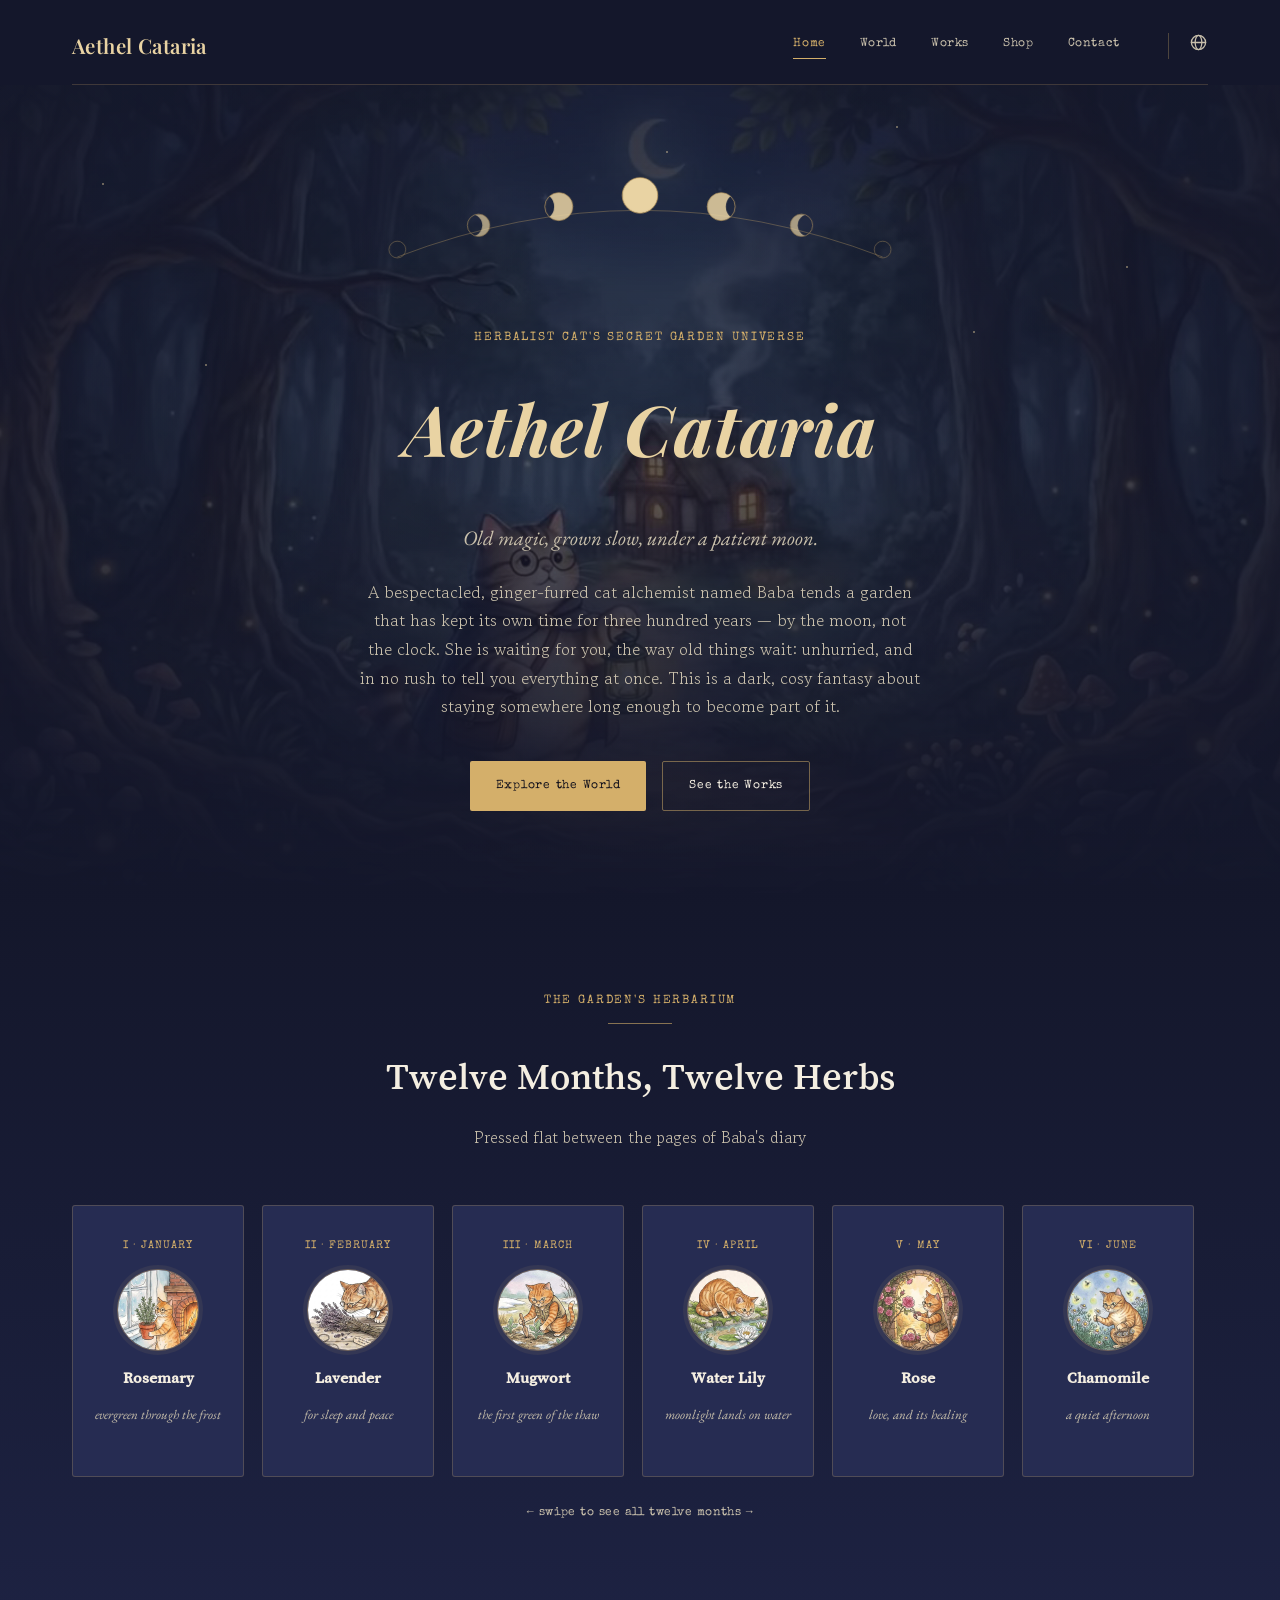
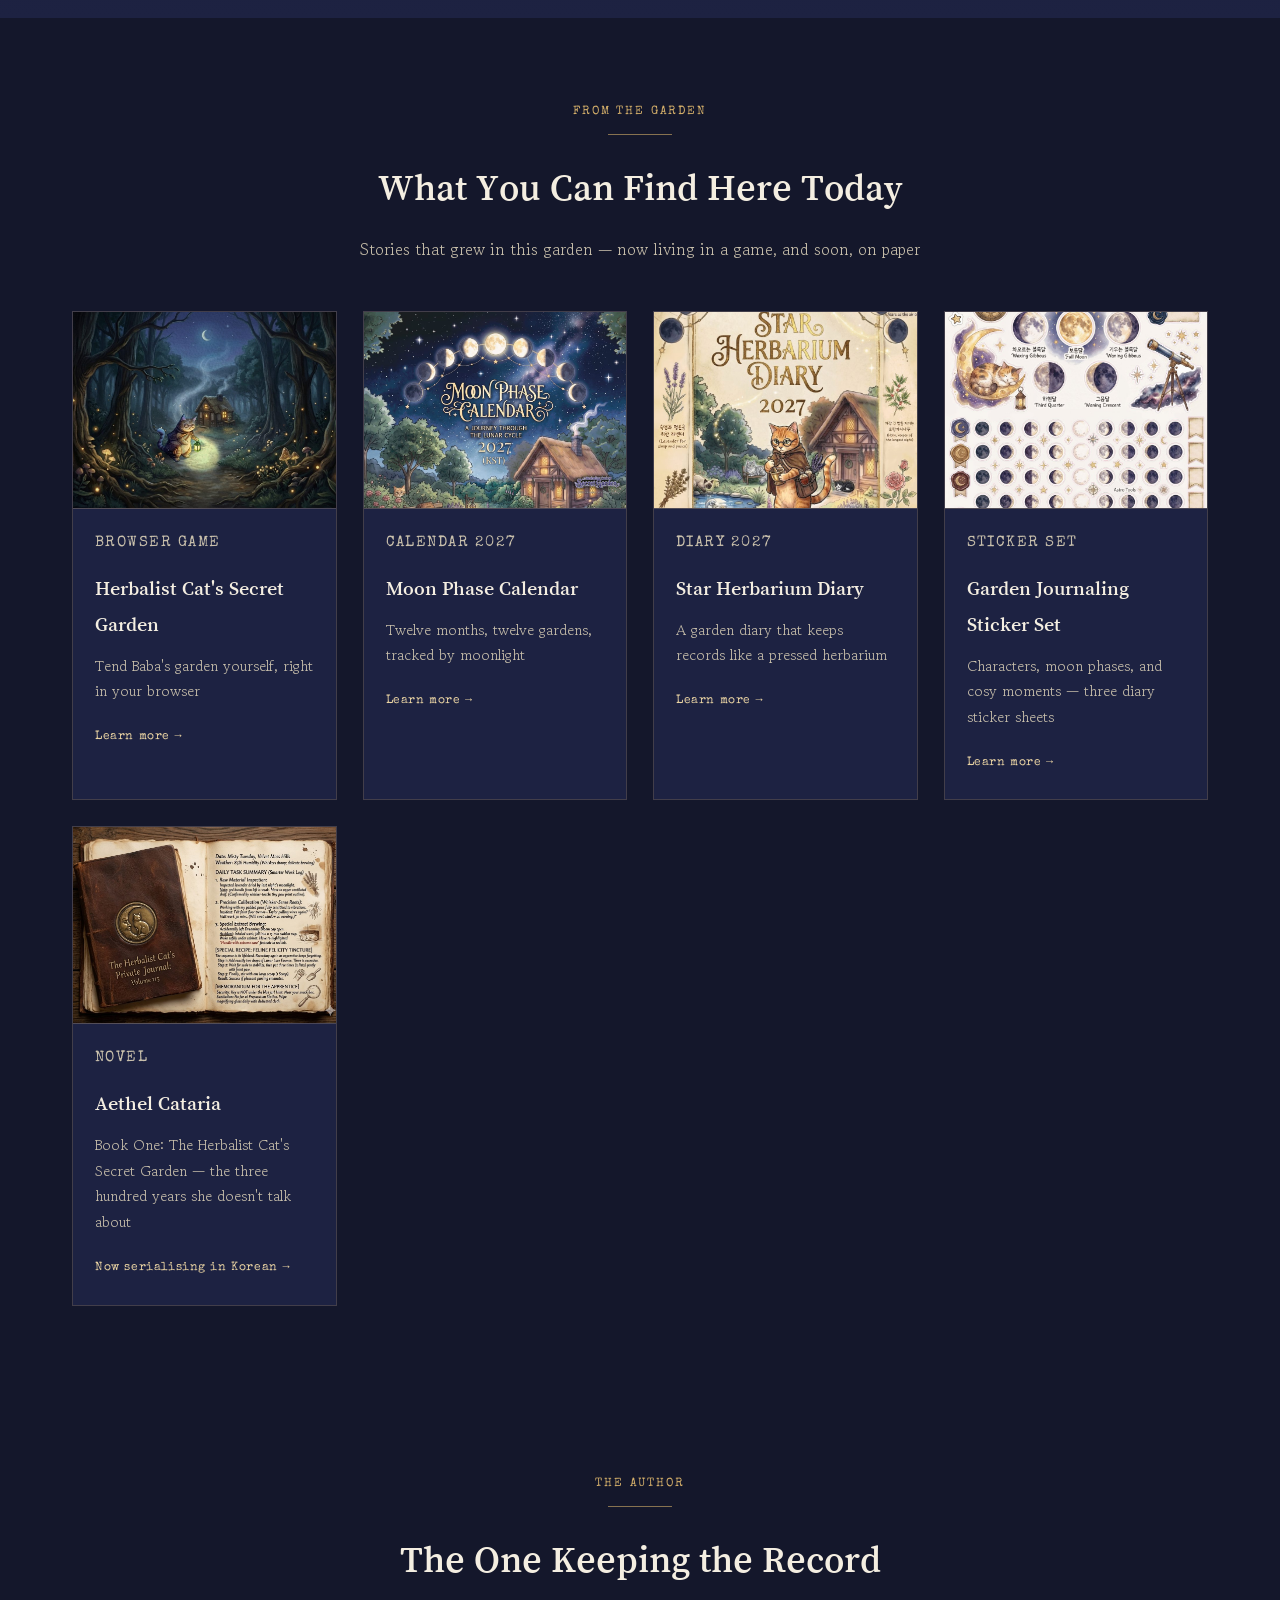
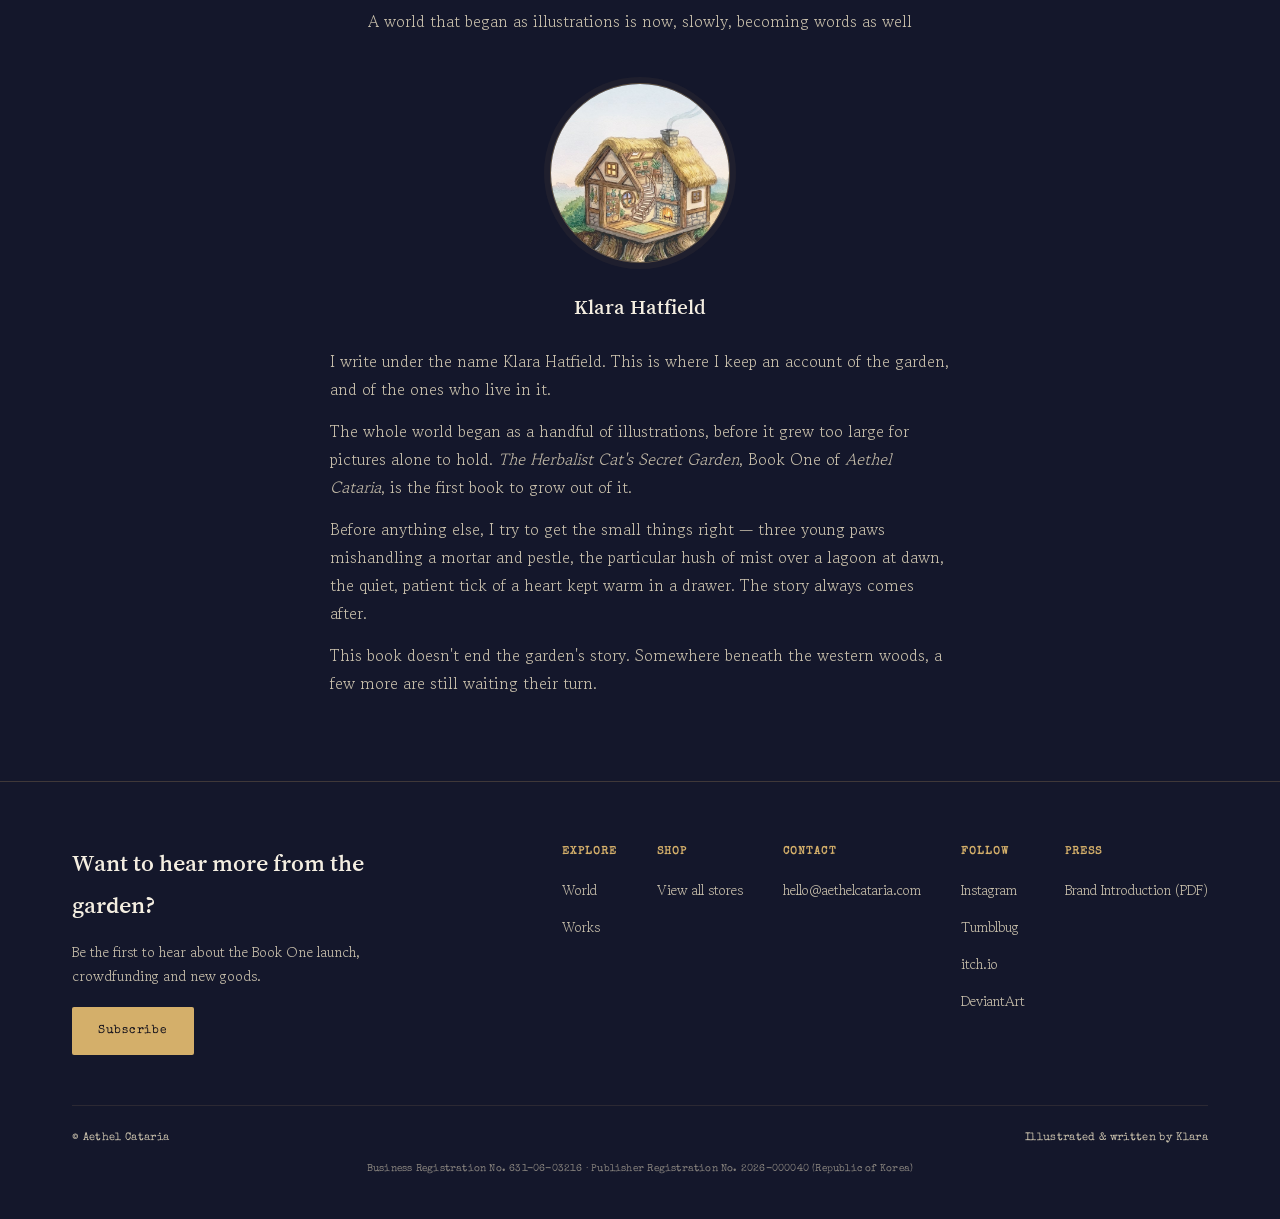
==== commit 3da35694: "update" ====
--- a/en/index.html
+++ b/en/index.html
@@ -278,7 +278,7 @@
   <div class="footer-inner">
     <div class="footer-cta">
       <h2>Want to hear more from the garden?</h2>
-      <p class="footer-sub">Be the first to hear about Book Two, new campaigns and goods.</p>
+      <p class="footer-sub">Be the first to hear about the Book One launch, crowdfunding and new goods.</p>
       <a class="btn btn-gold" href="https://page.stibee.com/subscriptions/526377" target="_blank" rel="noopener">Subscribe</a>
     </div>
     <div class="footer-links">
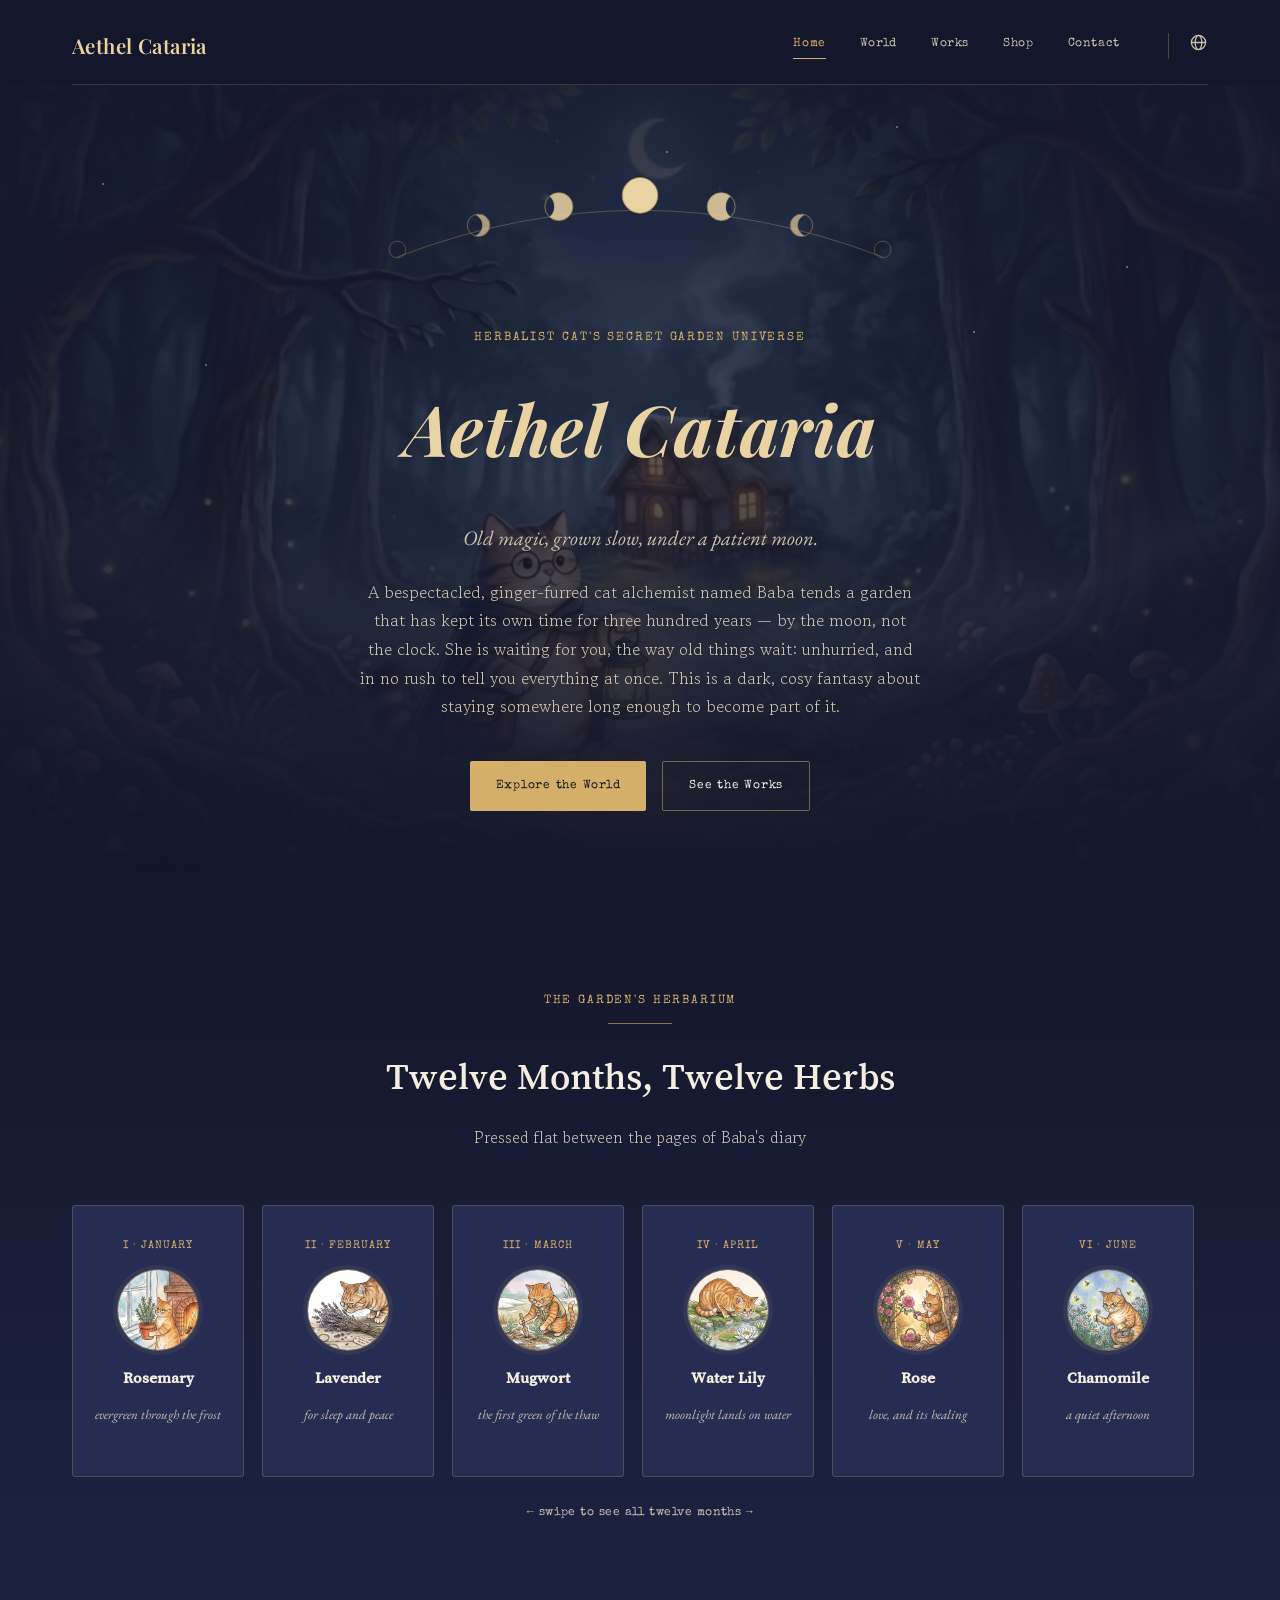
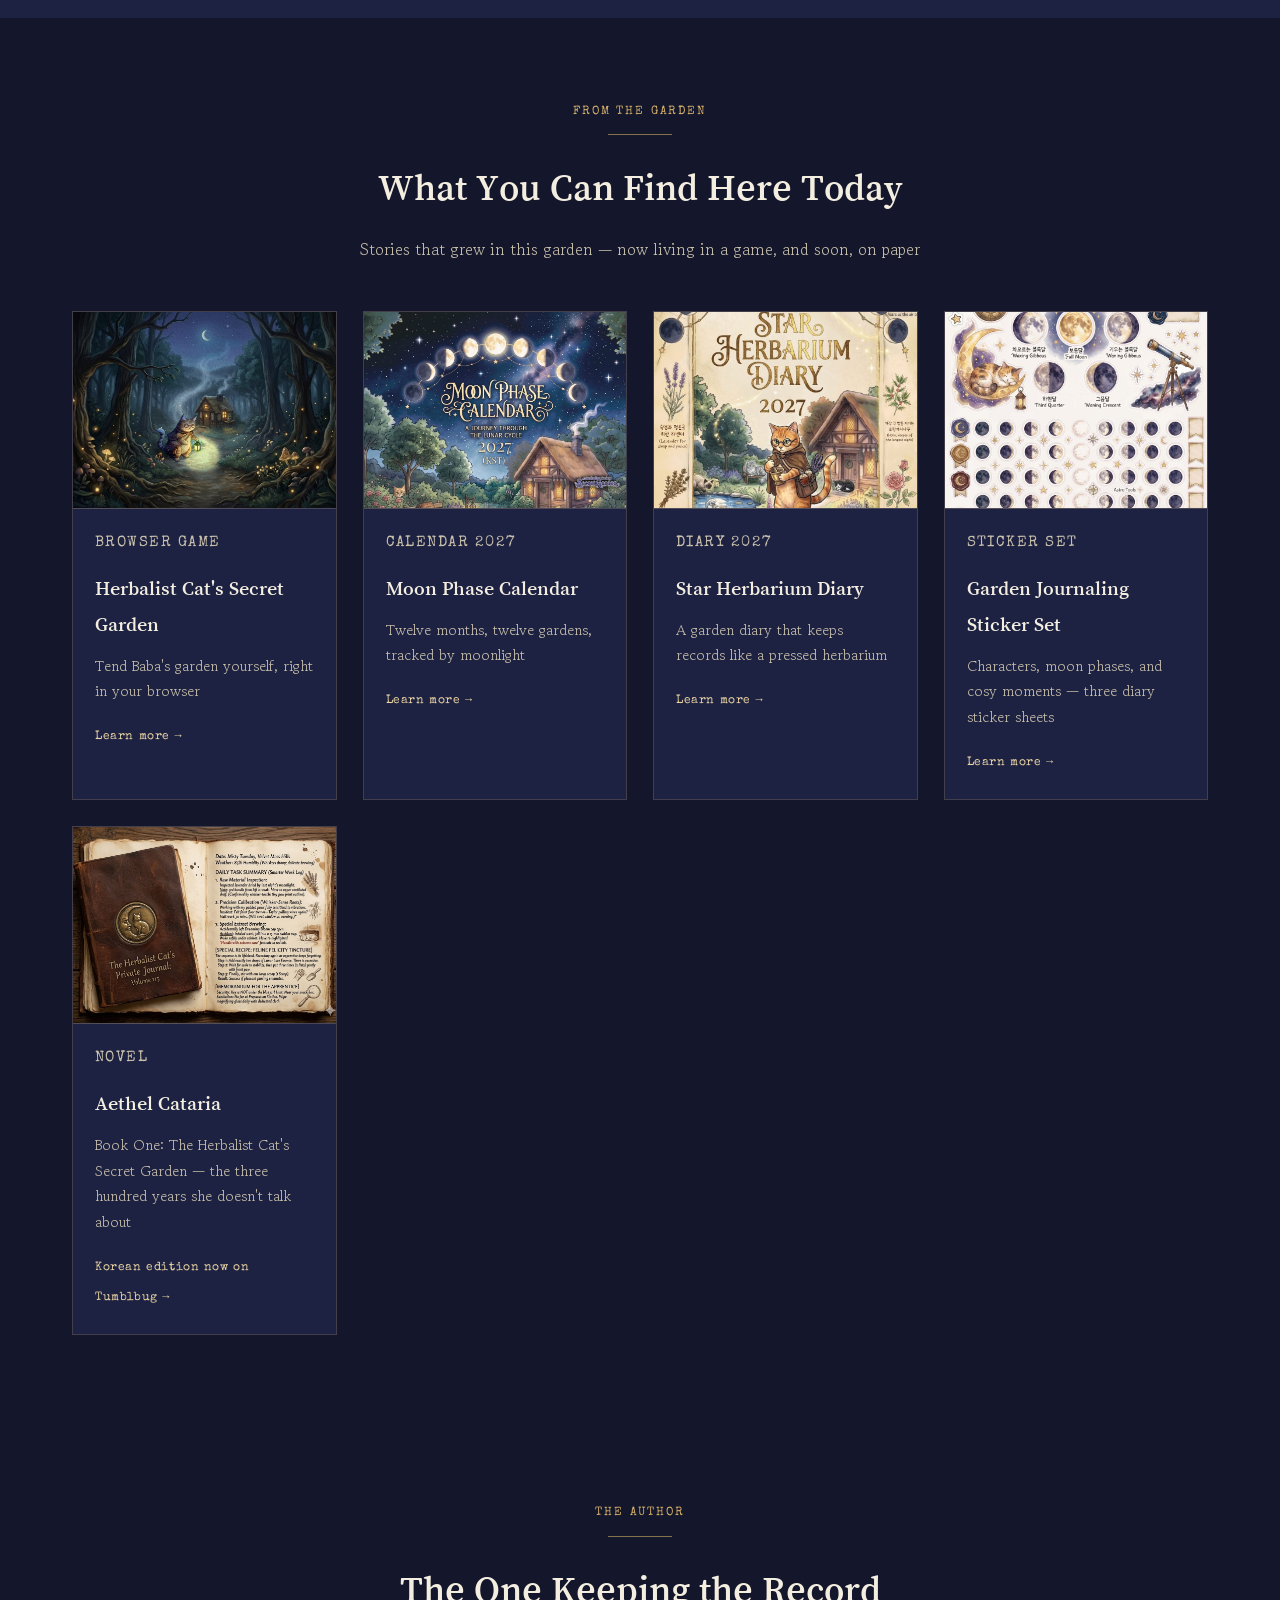
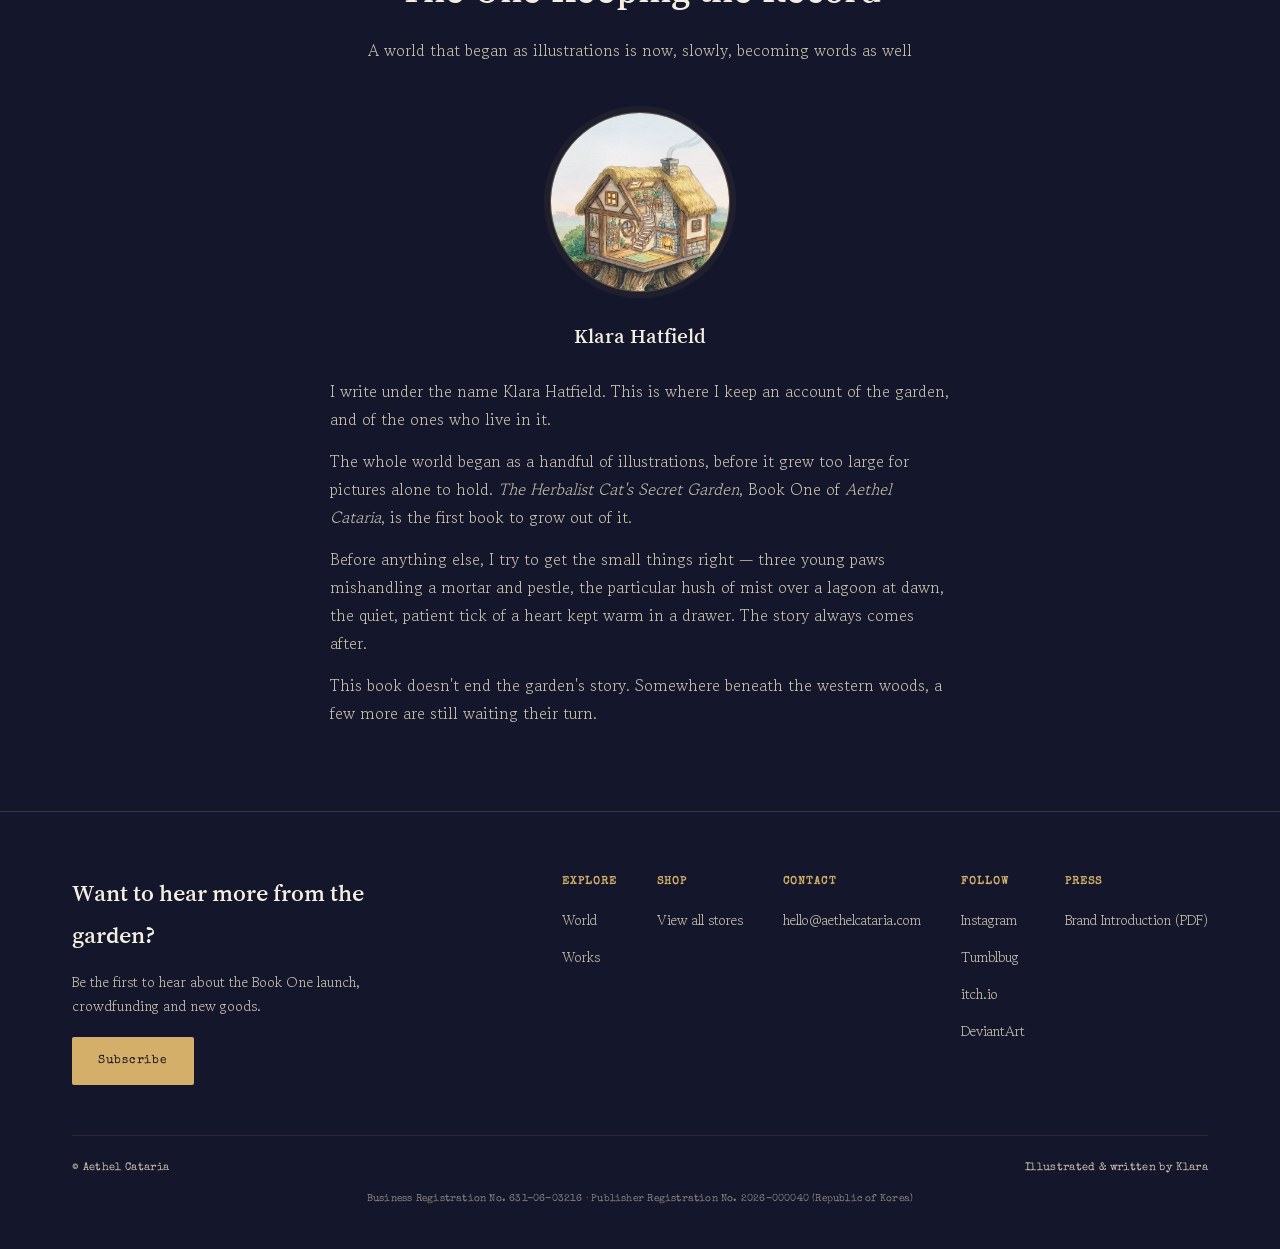
==== commit 17d48a0d: "update update" ====
--- a/en/index.html
+++ b/en/index.html
@@ -247,7 +247,7 @@
           <p class="work-kicker">Novel</p>
           <h3>Aethel Cataria</h3>
           <p>Book One: The Herbalist Cat's Secret Garden — the three hundred years she doesn't talk about</p>
-          <span class="work-link">Now serialising in Korean →</span>
+          <span class="work-link" data-live="Korean edition now on Tumblbug →" data-ended="Korean edition out now →">Korean edition on Tumblbug · 20 Nov →</span>
         </div>
       </a>
     </div>
@@ -325,6 +325,8 @@
   <div class="footer-legal">Business Registration No. 631-06-03216 · Publisher Registration No. 2026-000040 (Republic of Korea)</div>
 </footer>
 
+<script src="../assets/funding-phase.js"></script>
+
 <script data-goatcounter="https://aethelcataria.goatcounter.com/count"
         async src="//gc.zgo.at/count.js"></script>
 
--- a/assets/style.css
+++ b/assets/style.css
@@ -778,7 +778,7 @@
 /* ---------- responsive ---------- */
 @media (max-width: 640px){
   .site-header .wrap{ flex-wrap: wrap; row-gap: 14px; }
-  .site-nav{ gap: 16px; width: 100%; justify-content: flex-start; }
+  .site-nav{ gap: 16px; row-gap: 10px; width: 100%; justify-content: flex-start; flex-wrap: wrap; }
   .hero{ padding-top: 56px; padding-bottom: 64px; }
   .section{ padding-top: 60px; padding-bottom: 60px; }
   .specimen{ flex-basis: 148px; }
@@ -930,3 +930,21 @@
 .newsletter-cta{ text-align: center; margin-top: 8px; }
 .newsletter-note{ margin-top: 16px; font-size: .8rem; color: var(--parchment-dim); opacity: .75; }
 .footer-sub{ margin: 0 0 18px; font-size: .9rem; color: var(--parchment-dim); max-width: 360px; line-height: 1.7; }
+
+/* kakao channel (2026-11-05) */
+.kakao-float{
+  position: fixed; right: 20px; bottom: 20px; z-index: 900;
+  display: inline-flex; align-items: center; gap: 8px;
+  padding: 11px 18px 11px 14px; border-radius: 999px;
+  background: #FEE500; color: #191919 !important;
+  font-family: var(--font-body-kr); font-size: .9rem; font-weight: 600;
+  text-decoration: none; letter-spacing: 0;
+  box-shadow: 0 6px 18px rgba(0,0,0,.35);
+  transition: transform .2s ease, box-shadow .2s ease;
+}
+.kakao-float:hover{ transform: translateY(-2px); box-shadow: 0 10px 24px rgba(0,0,0,.4); }
+.kakao-float svg{ width: 20px; height: 20px; flex: none; }
+@media (max-width: 600px){
+  .kakao-float{ right: 14px; bottom: 14px; padding: 12px; }
+  .kakao-float span{ display: none; }
+}
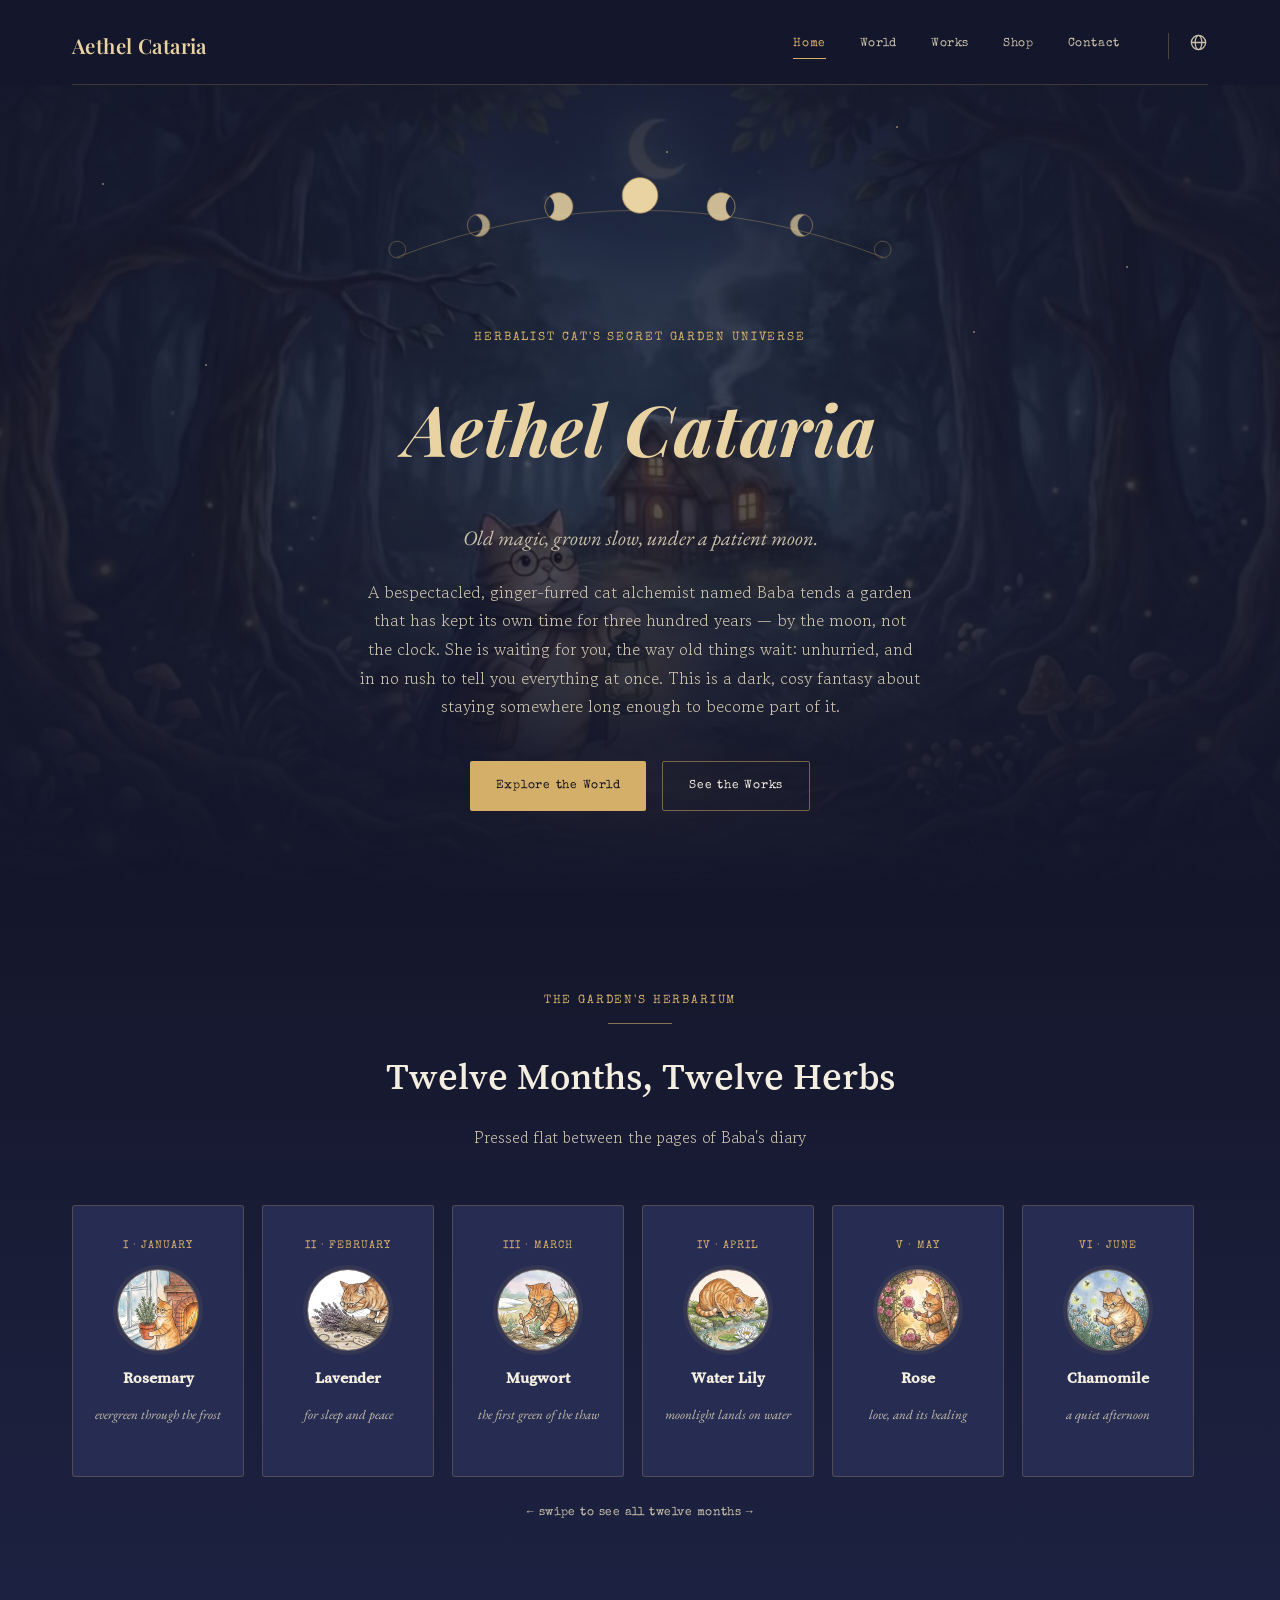
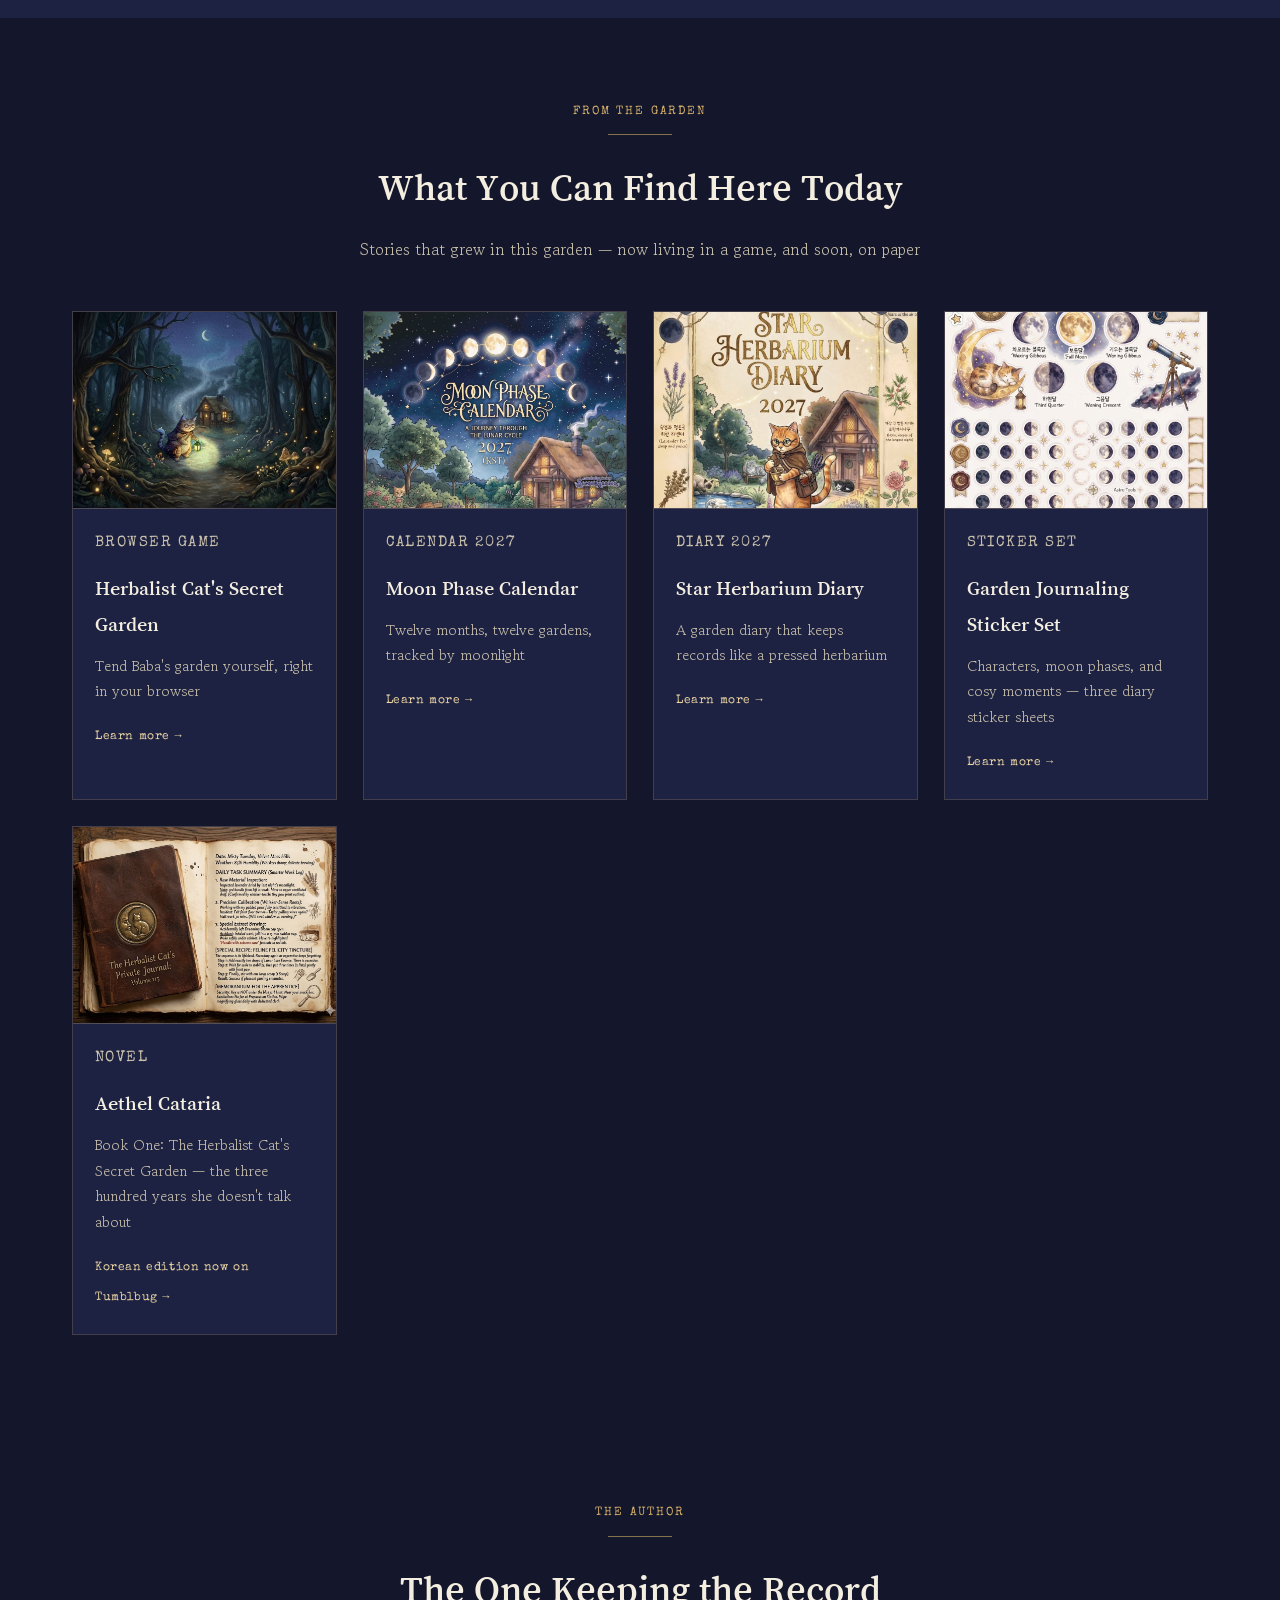
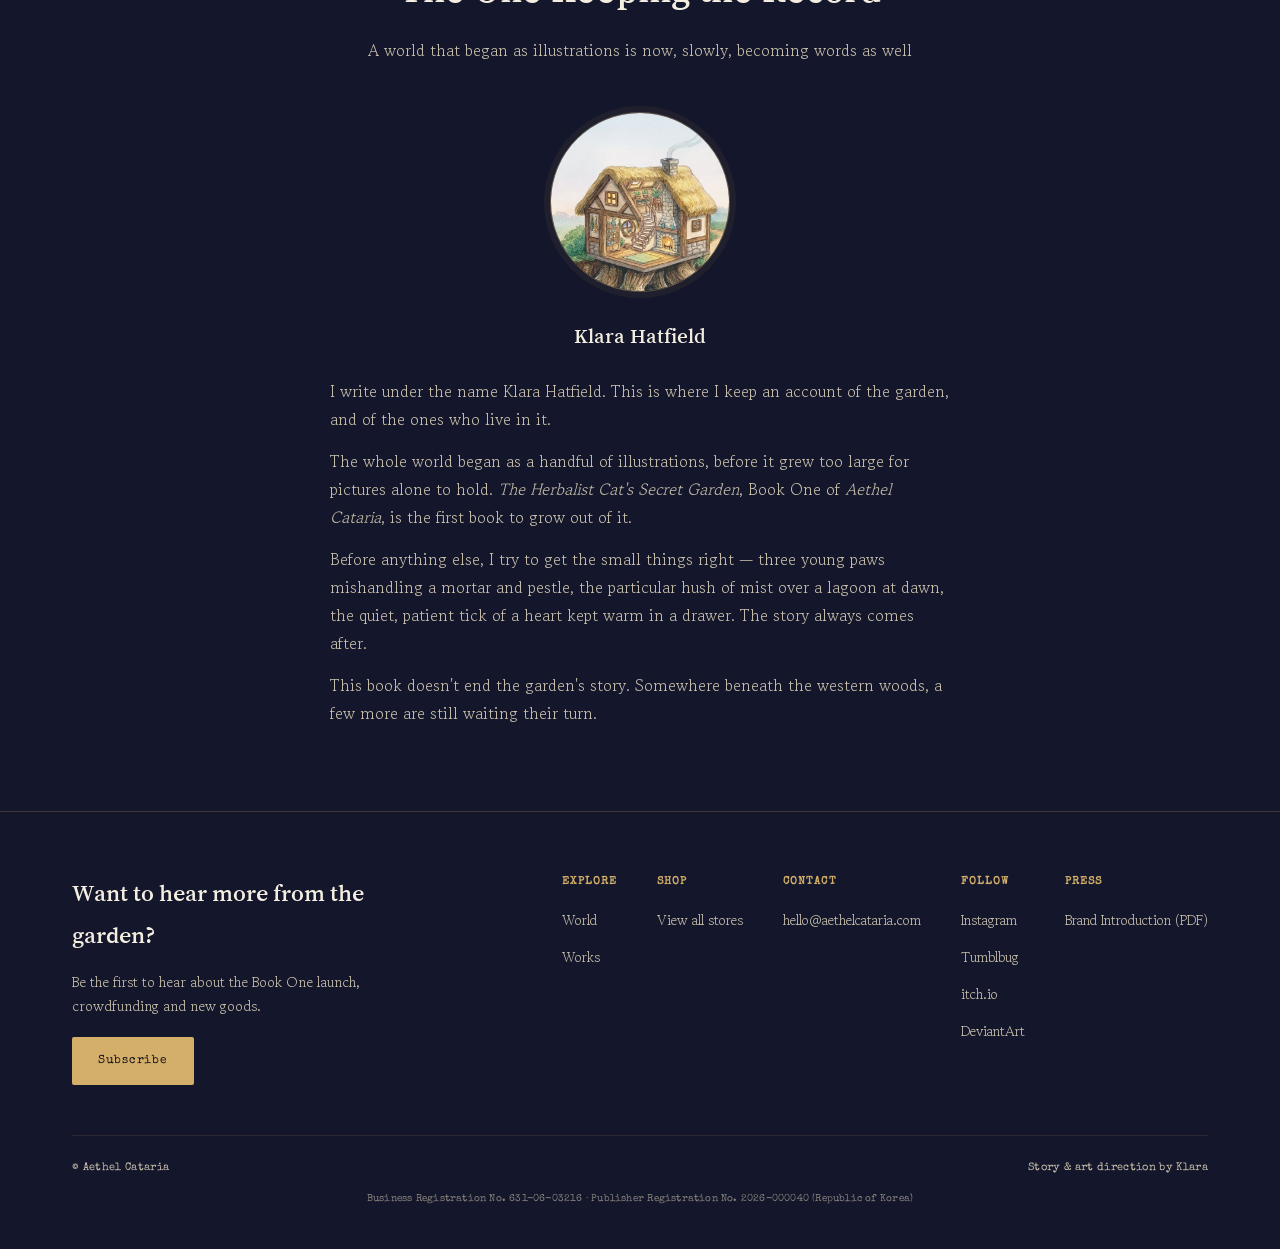
==== commit fc55a750: "update" ====
--- a/en/index.html
+++ b/en/index.html
@@ -5,10 +5,23 @@
 <meta name="viewport" content="width=device-width, initial-scale=1">
 <title>Aethel Cataria — A Dark, Cosy Fantasy</title>
 <meta name="description" content="Aethel Cataria: a three-hundred-year-old garden, a ginger cat alchemist named Baba, and the debt that finally came looking for her. A dark, cosy fantasy world in games, art, and a novel.">
+<meta property="og:type" content="website">
+<meta property="og:site_name" content="Aethel Cataria · 에델 카타리아">
+<meta property="og:locale" content="en_US">
+<meta property="og:title" content="Aethel Cataria — A Dark, Cosy Fantasy">
+<meta property="og:description" content="Aethel Cataria: a three-hundred-year-old garden, a ginger cat alchemist named Baba, and the debt that finally came looking for her. A dark, cosy fantasy world in games, art, and a novel.">
+<meta property="og:url" content="https://aethelcataria.com/en/">
+<meta property="og:image" content="https://aethelcataria.com/assets/images/og-default.jpg">
+<meta property="og:image:width" content="1200">
+<meta property="og:image:height" content="630">
+<meta name="twitter:card" content="summary_large_image">
+<link rel="icon" href="../favicon.ico" sizes="any">
+<link rel="icon" type="image/png" sizes="32x32" href="../favicon-32.png">
+<link rel="apple-touch-icon" href="../apple-touch-icon.png">
 <link rel="alternate" hreflang="ko" href="https://aethelcataria.com/index.html">
 <link rel="alternate" hreflang="en" href="https://aethelcataria.com/en/index.html">
 <link rel="alternate" hreflang="ja" href="https://aethelcataria.com/jp/index.html">
-<link rel="stylesheet" href="../assets/style.css?v=20261028b">
+<link rel="stylesheet" href="../assets/style.css?v=20261107">
 </head>
 <body>
 
@@ -320,7 +333,7 @@
   </div>
   <div class="footer-base">
     <span>© Aethel Cataria</span>
-    <span>Illustrated &amp; written by Klara</span>
+    <span>Story &amp; art direction by Klara</span>
   </div>
   <div class="footer-legal">Business Registration No. 631-06-03216 · Publisher Registration No. 2026-000040 (Republic of Korea)</div>
 </footer>
--- a/assets/style.css
+++ b/assets/style.css
@@ -786,6 +786,7 @@
 }
 @media (max-width: 460px){
   .work-detail-head{ flex-direction: column; }
+  .site-nav{ gap: 13px; }
 }
 
 /* ---------- Tumblbug 알림 팝업 ---------- */
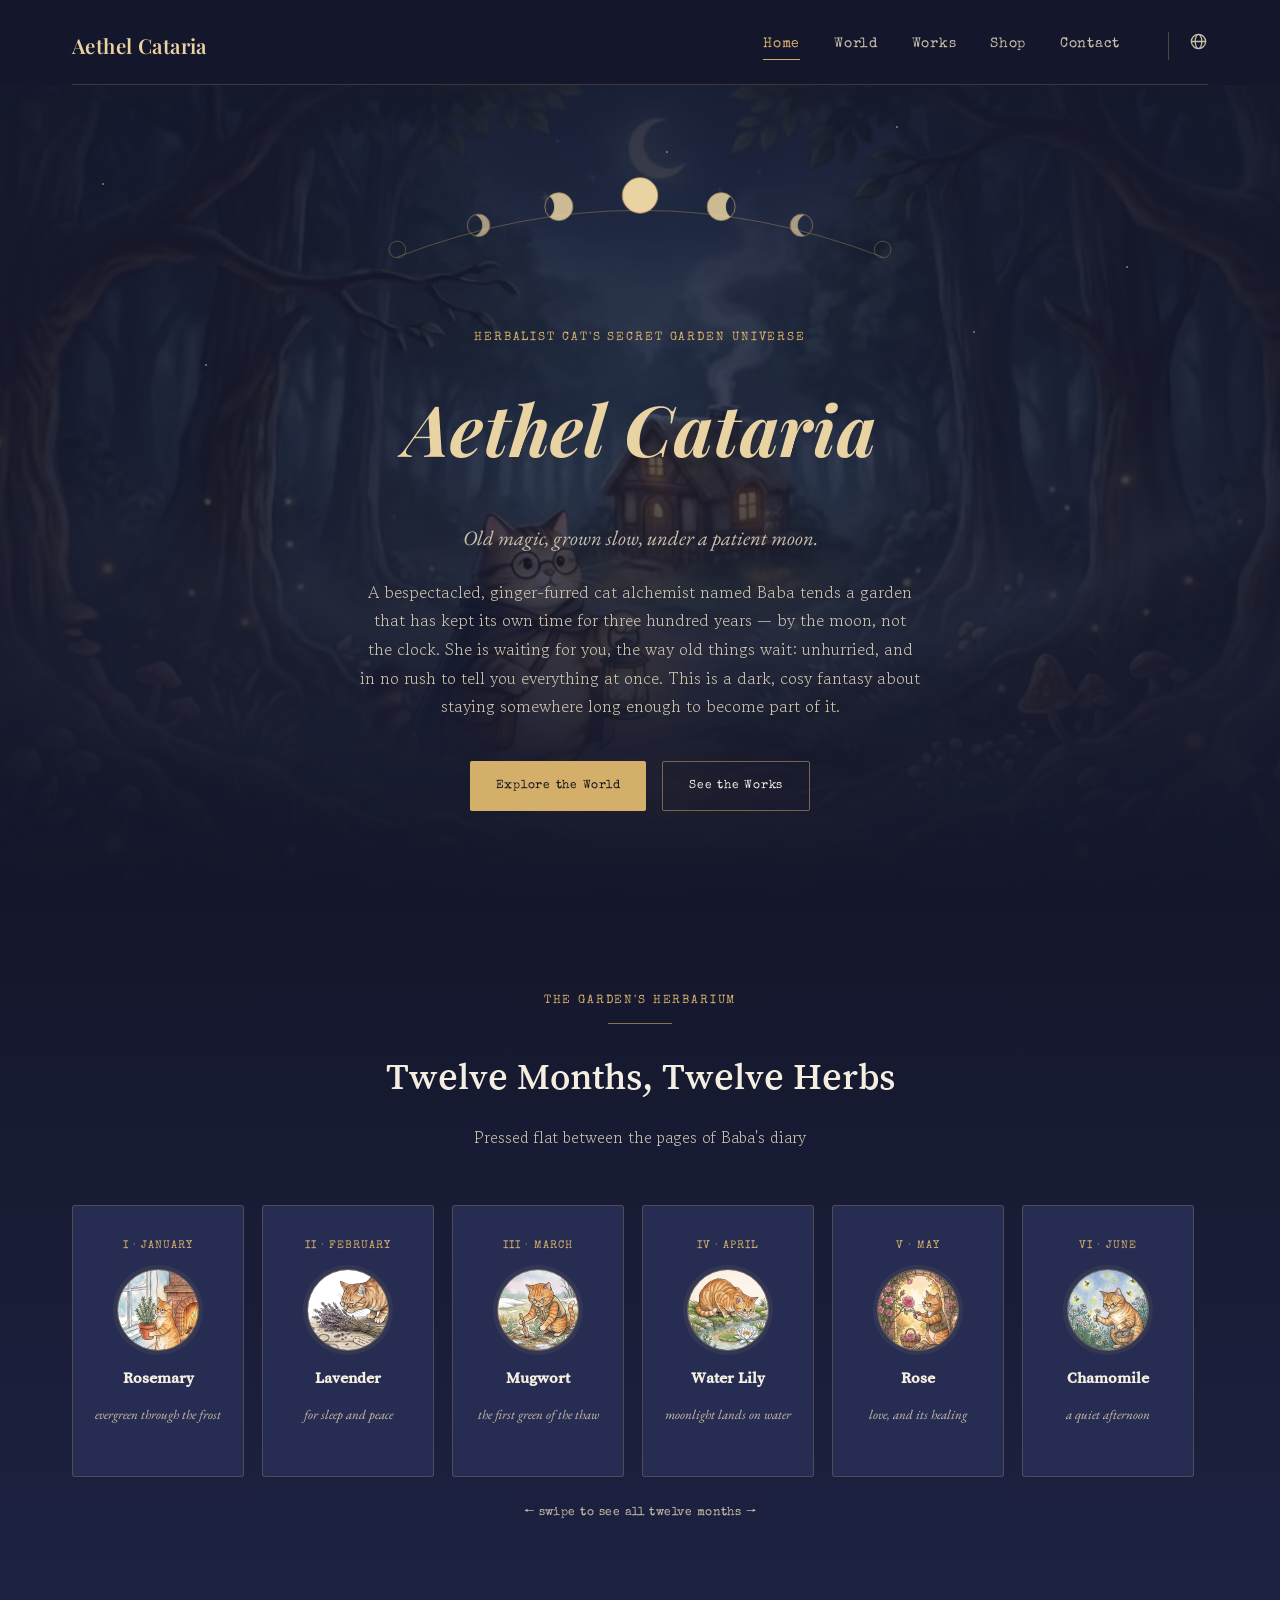
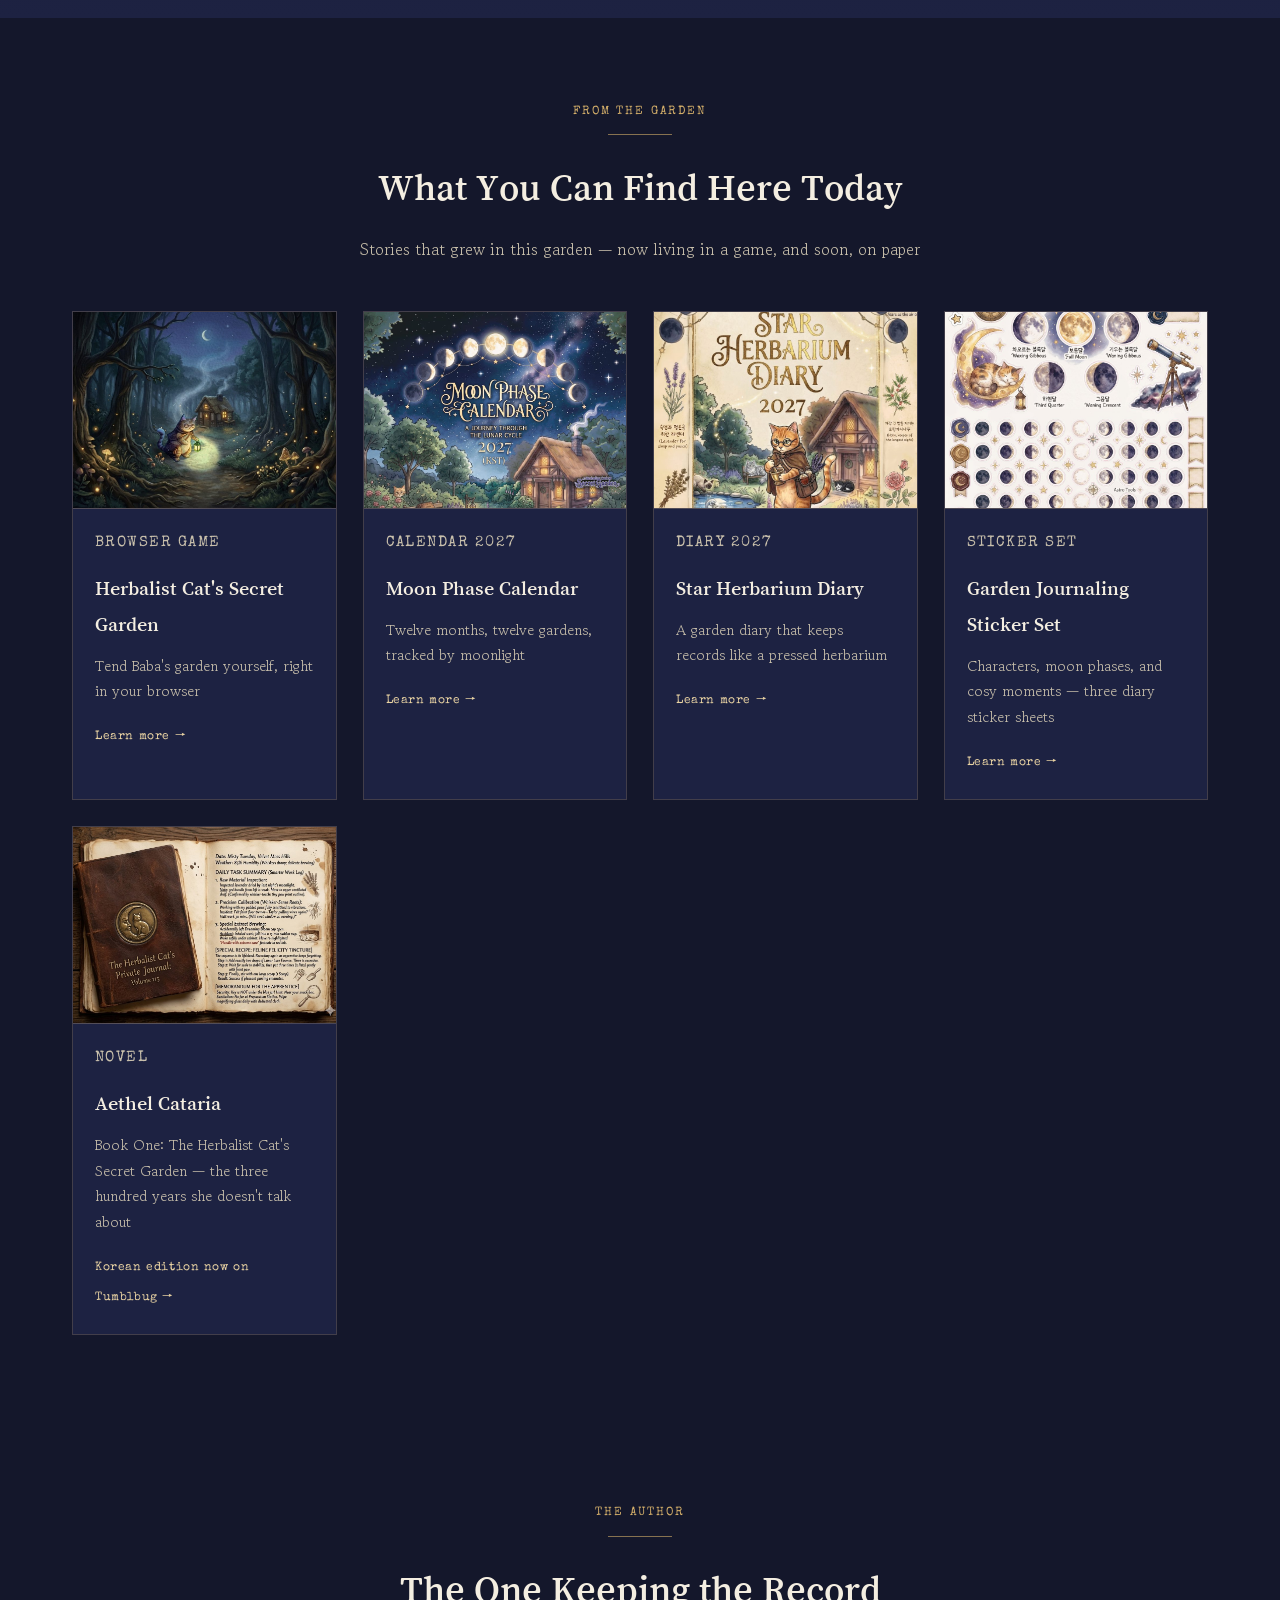
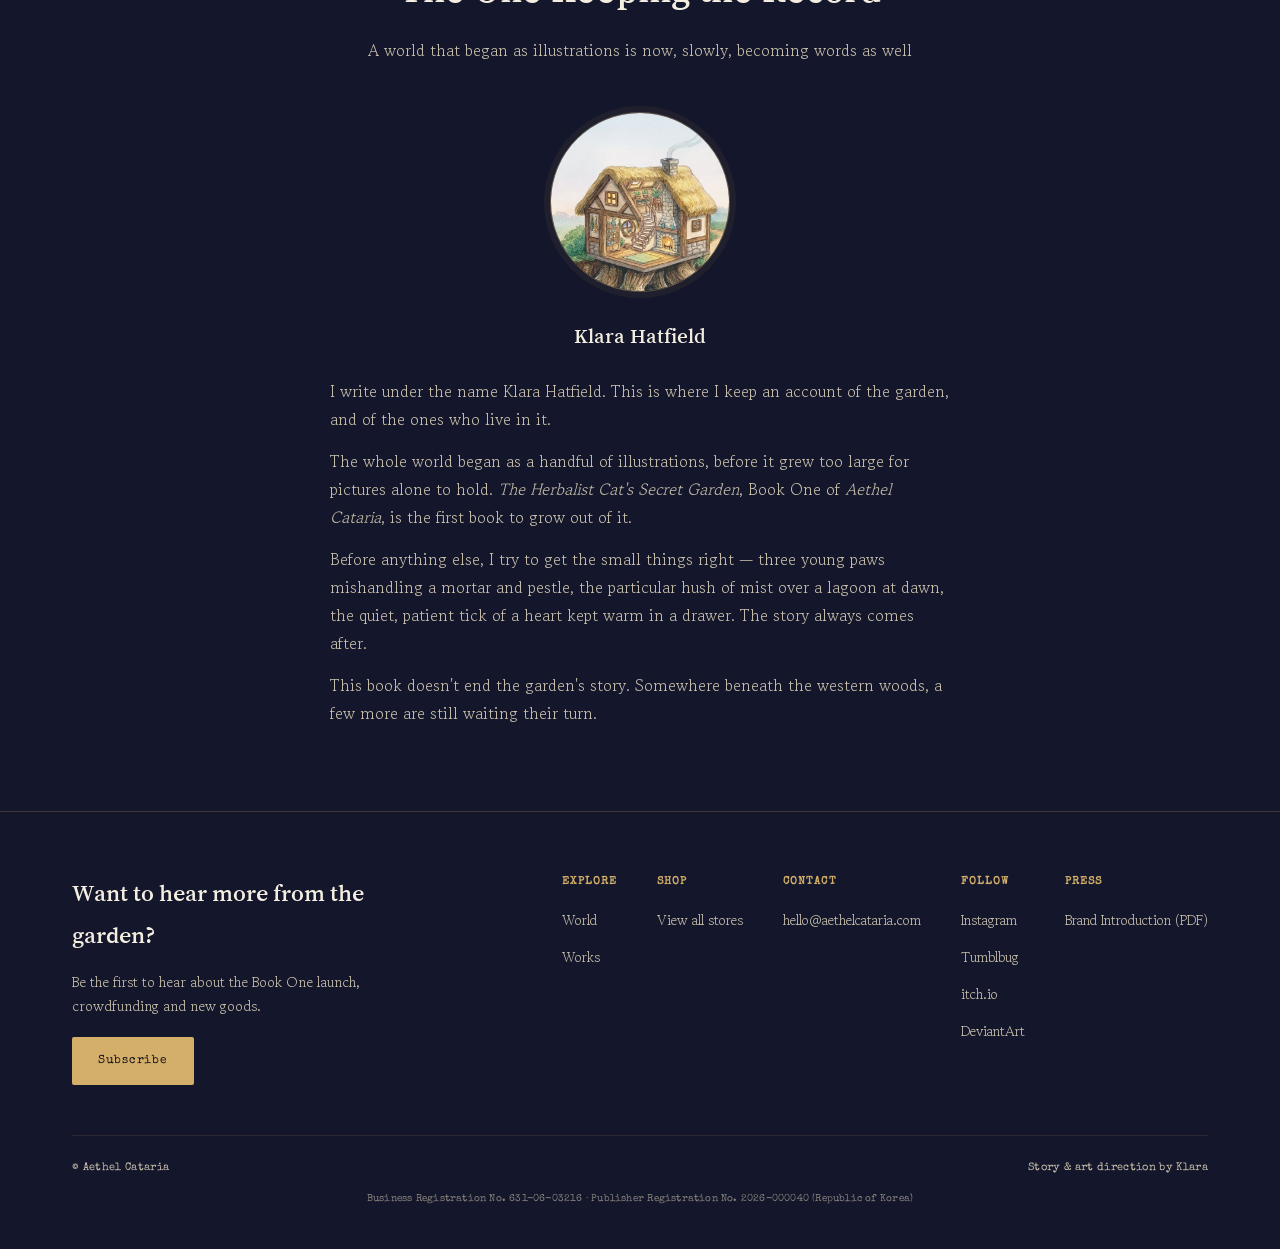
==== commit c0c07786: "update" ====
--- a/en/index.html
+++ b/en/index.html
@@ -21,7 +21,7 @@
 <link rel="alternate" hreflang="ko" href="https://aethelcataria.com/index.html">
 <link rel="alternate" hreflang="en" href="https://aethelcataria.com/en/index.html">
 <link rel="alternate" hreflang="ja" href="https://aethelcataria.com/jp/index.html">
-<link rel="stylesheet" href="../assets/style.css?v=20261107">
+<link rel="stylesheet" href="../assets/style.css?v=20261107b">
 </head>
 <body>
 
--- a/assets/style.css
+++ b/assets/style.css
@@ -17,7 +17,8 @@
   --font-display-kr: 'Song Myung', 'Playfair Display', serif;
   --font-body-kr: 'Gowun Batang', 'Noto Serif KR', serif;
   --font-body-en: 'EB Garamond', Georgia, serif;
-  --font-mono: 'Special Elite', 'Courier New', monospace;
+  /* 영문은 타자기체, 한글·일본어 글자는 고운바탕·시포리 명조로 이어서 표시 (2026-11-07) */
+  --font-mono: 'Special Elite', 'Gowun Batang', 'Shippori Mincho', 'Noto Serif KR', 'Courier New', serif;
 
   /* Japanese pairing — antique mincho serif, matches the herbarium/gothic mood
      of Song Myung + Gowun Batang. Applied automatically on any <html lang="ja">
@@ -117,9 +118,13 @@
 .site-nav{
   display: flex;
   font-family: var(--font-mono);
-  font-size: .78rem;
+  font-size: .88rem;
   letter-spacing: .05em;
 }
+/* 한글 페이지: 메뉴·버튼의 한글 자간을 조금 좁게 (2026-11-07) */
+html[lang="ko"] .site-nav,
+html[lang="ko"] .btn,
+html[lang="ko"] .tb-popup-cta{ letter-spacing: .02em; }
 .site-nav a{
   text-decoration: none;
   color: var(--parchment-dim);
@@ -778,7 +783,7 @@
 /* ---------- responsive ---------- */
 @media (max-width: 640px){
   .site-header .wrap{ flex-wrap: wrap; row-gap: 14px; }
-  .site-nav{ gap: 16px; row-gap: 10px; width: 100%; justify-content: flex-start; flex-wrap: wrap; }
+  .site-nav{ gap: 16px; row-gap: 10px; width: 100%; justify-content: flex-start; flex-wrap: wrap; font-size: .82rem; }
   .hero{ padding-top: 56px; padding-bottom: 64px; }
   .section{ padding-top: 60px; padding-bottom: 60px; }
   .specimen{ flex-basis: 148px; }
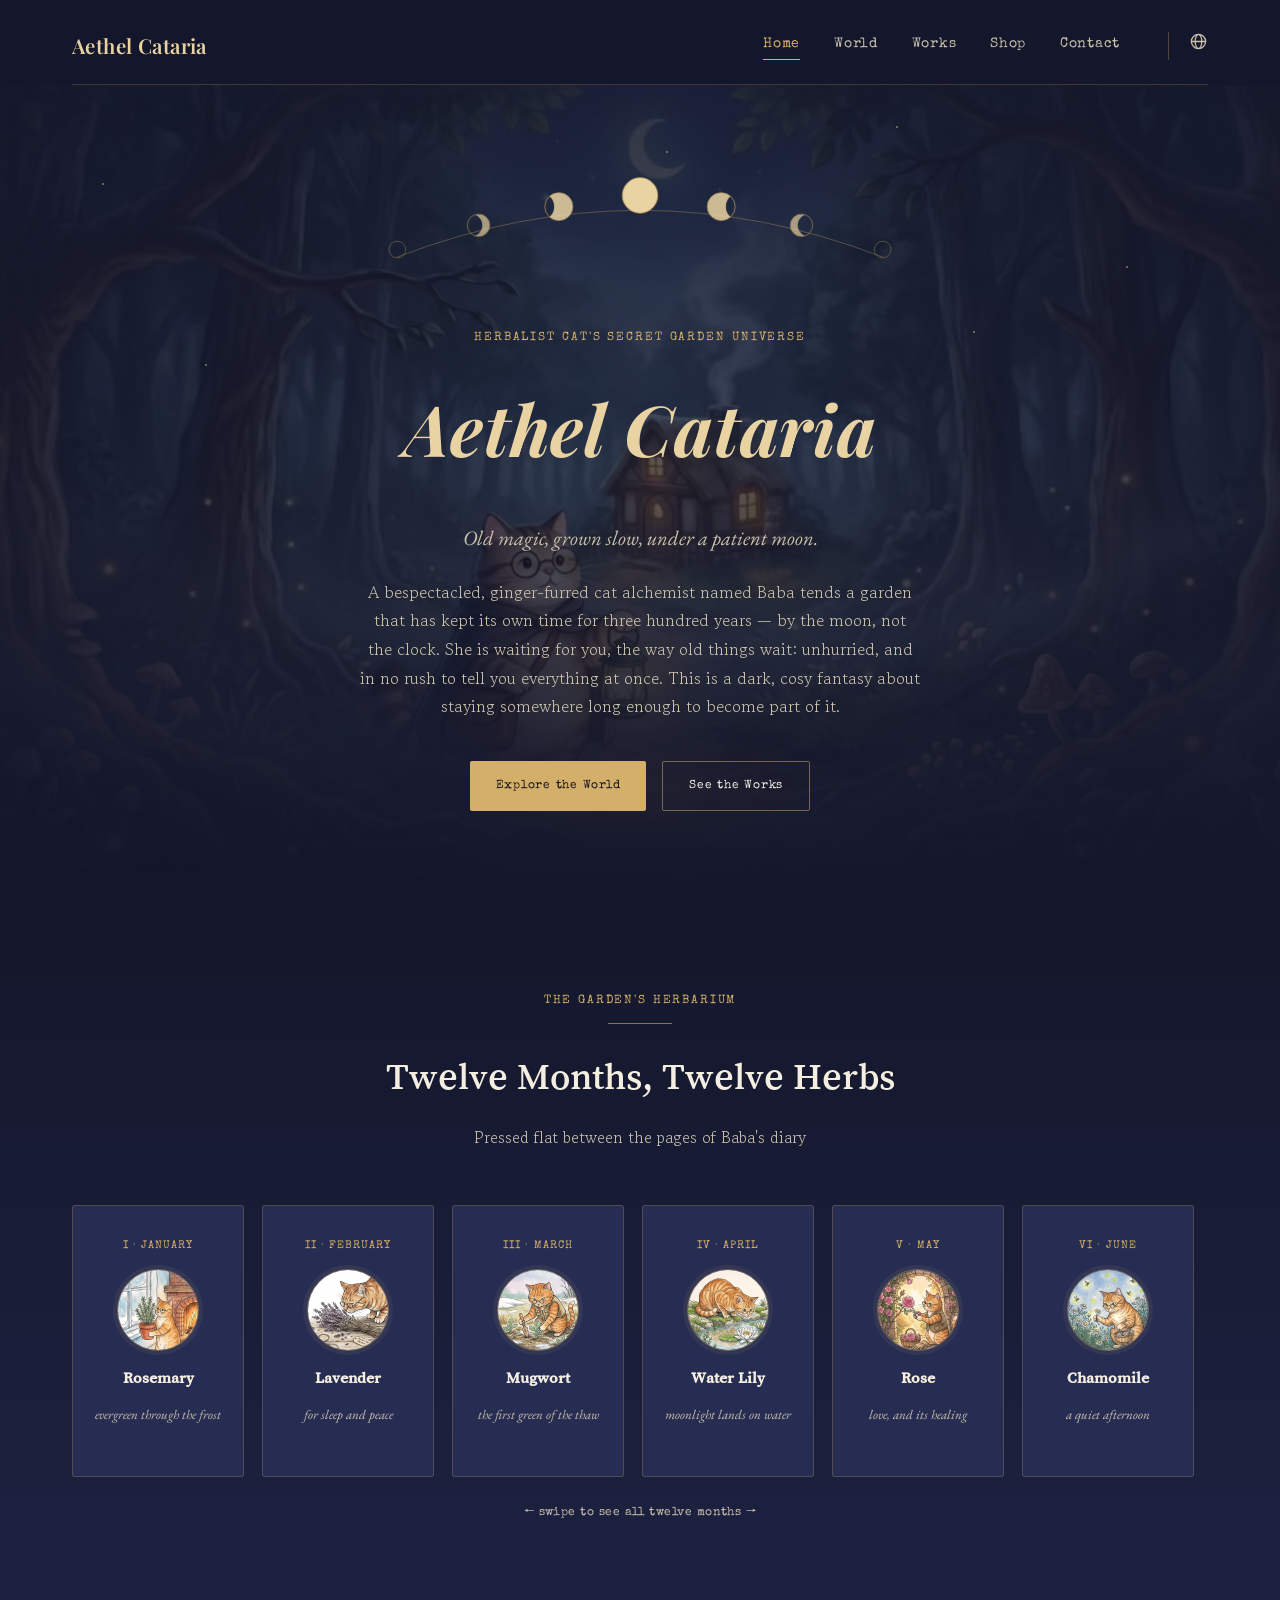
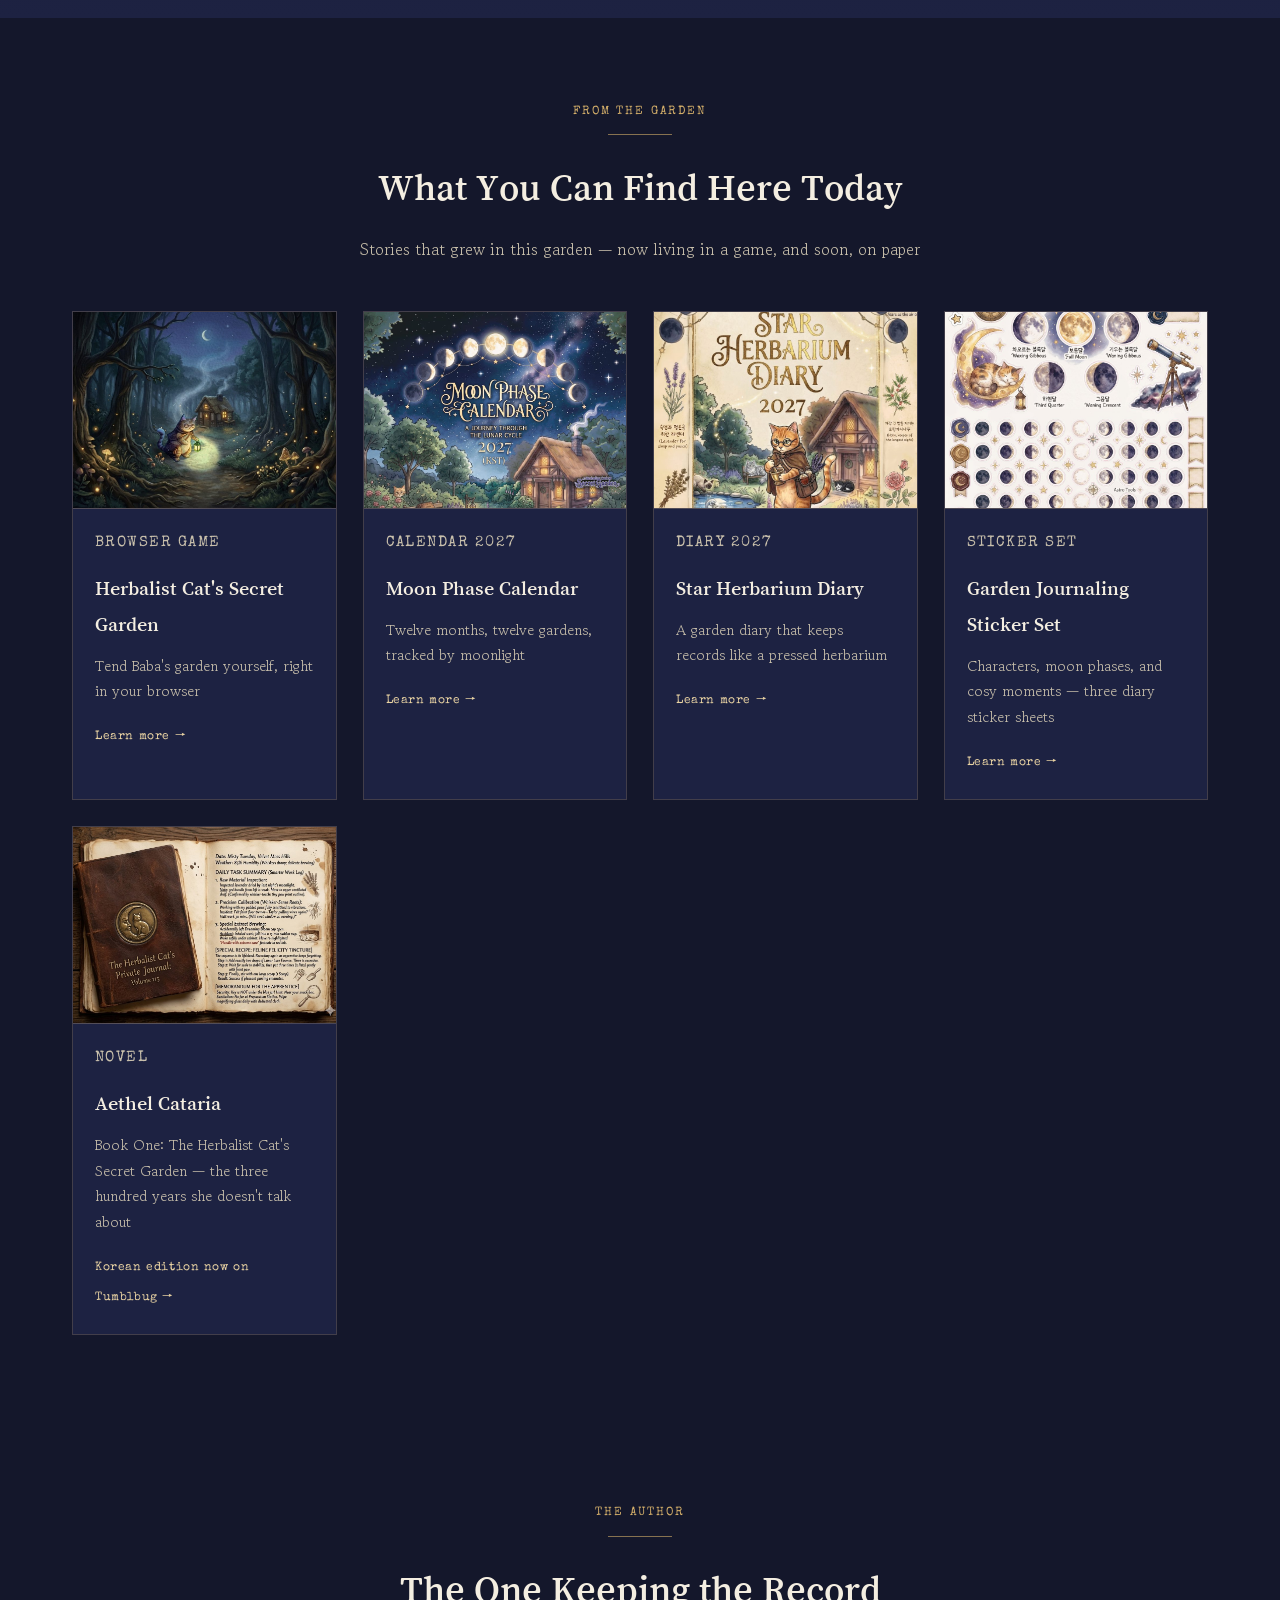
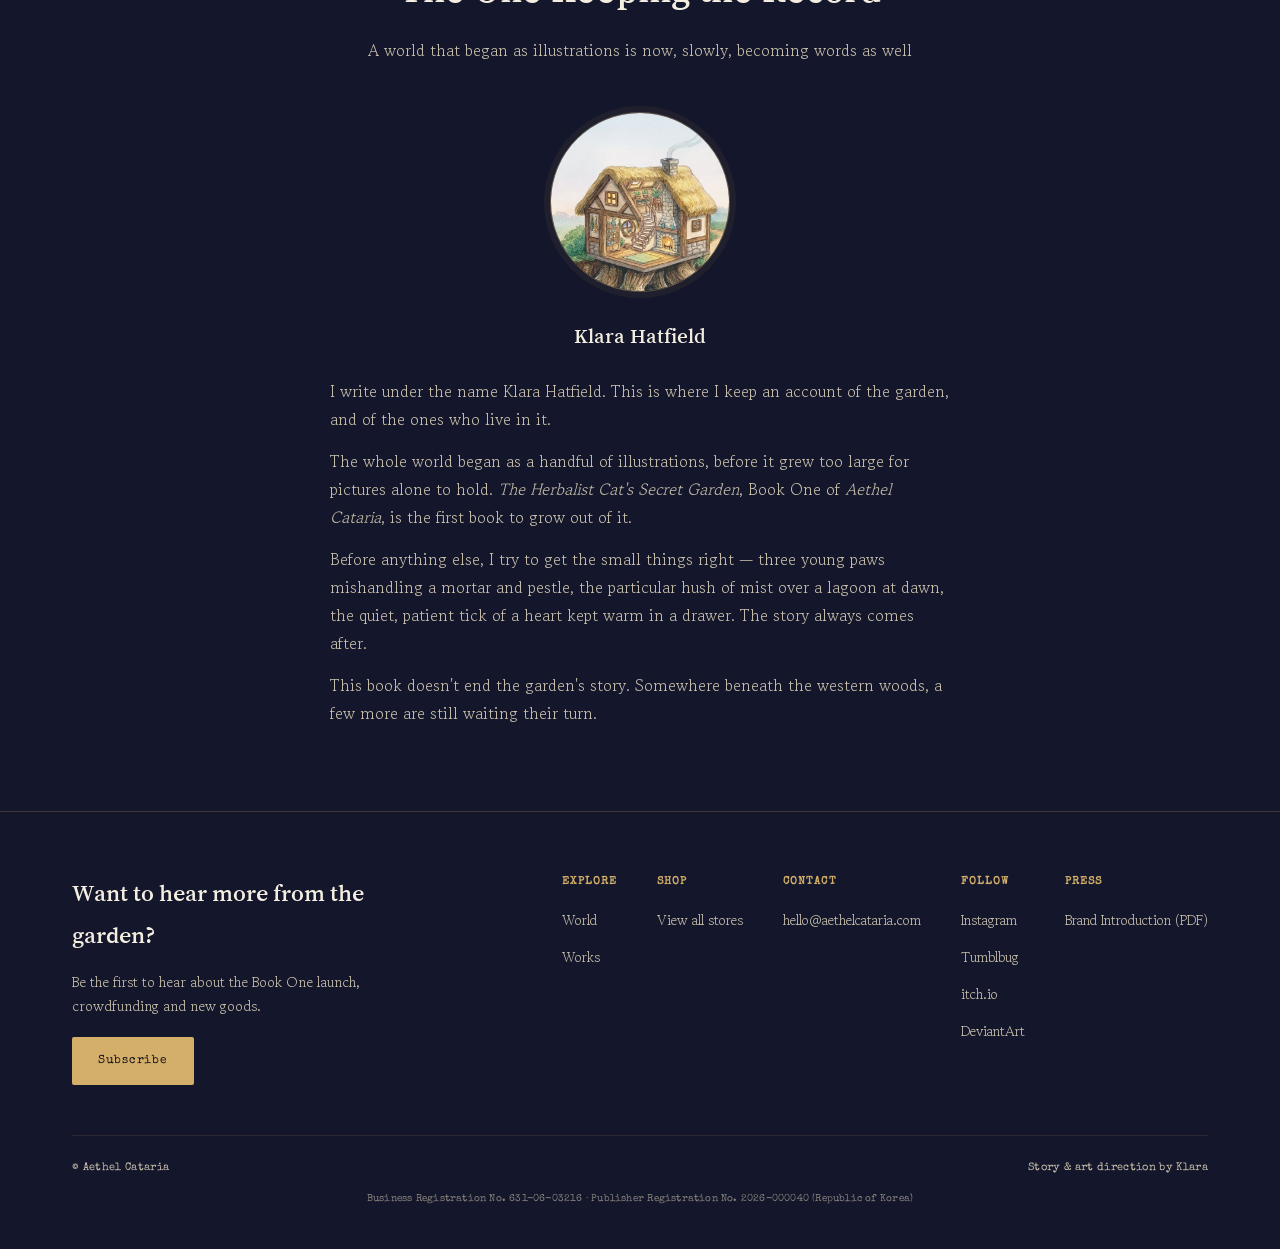
==== commit 2e9cfdf5: "update" ====
--- a/en/index.html
+++ b/en/index.html
@@ -319,7 +319,7 @@
         <ul>
           <li><a href="https://www.instagram.com/aethel.cataria/" target="_blank" rel="noopener">Instagram</a></li>
           <li><a href="https://tumblbug.com/u/herbalist-cat-garden" target="_blank" rel="noopener">Tumblbug</a></li>
-          <li><a href="https://klarahatfield.itch.io/" target="_blank" rel="noopener">itch.io</a></li>
+          <li><a href="https://klarahatfield.itch.io/herbalist-cat-garden" target="_blank" rel="noopener">itch.io</a></li>
           <li><a href="https://www.deviantart.com/klarahatfield/" target="_blank" rel="noopener">DeviantArt</a></li>
         </ul>
       </div>
--- a/assets/style.css
+++ b/assets/style.css
@@ -954,3 +954,6 @@
   .kakao-float{ right: 14px; bottom: 14px; padding: 12px; }
   .kakao-float span{ display: none; }
 }
+
+/* 정원 주민 등록 링크: 오픈 전에는 눌리지 않는 글자, 오픈 뒤(funding-phase.js가 href를 붙임)에는 링크 */
+.footer-col a.footer-soon:not([href]){color:var(--parchment-dim);opacity:.65;cursor:default;text-decoration:none}
